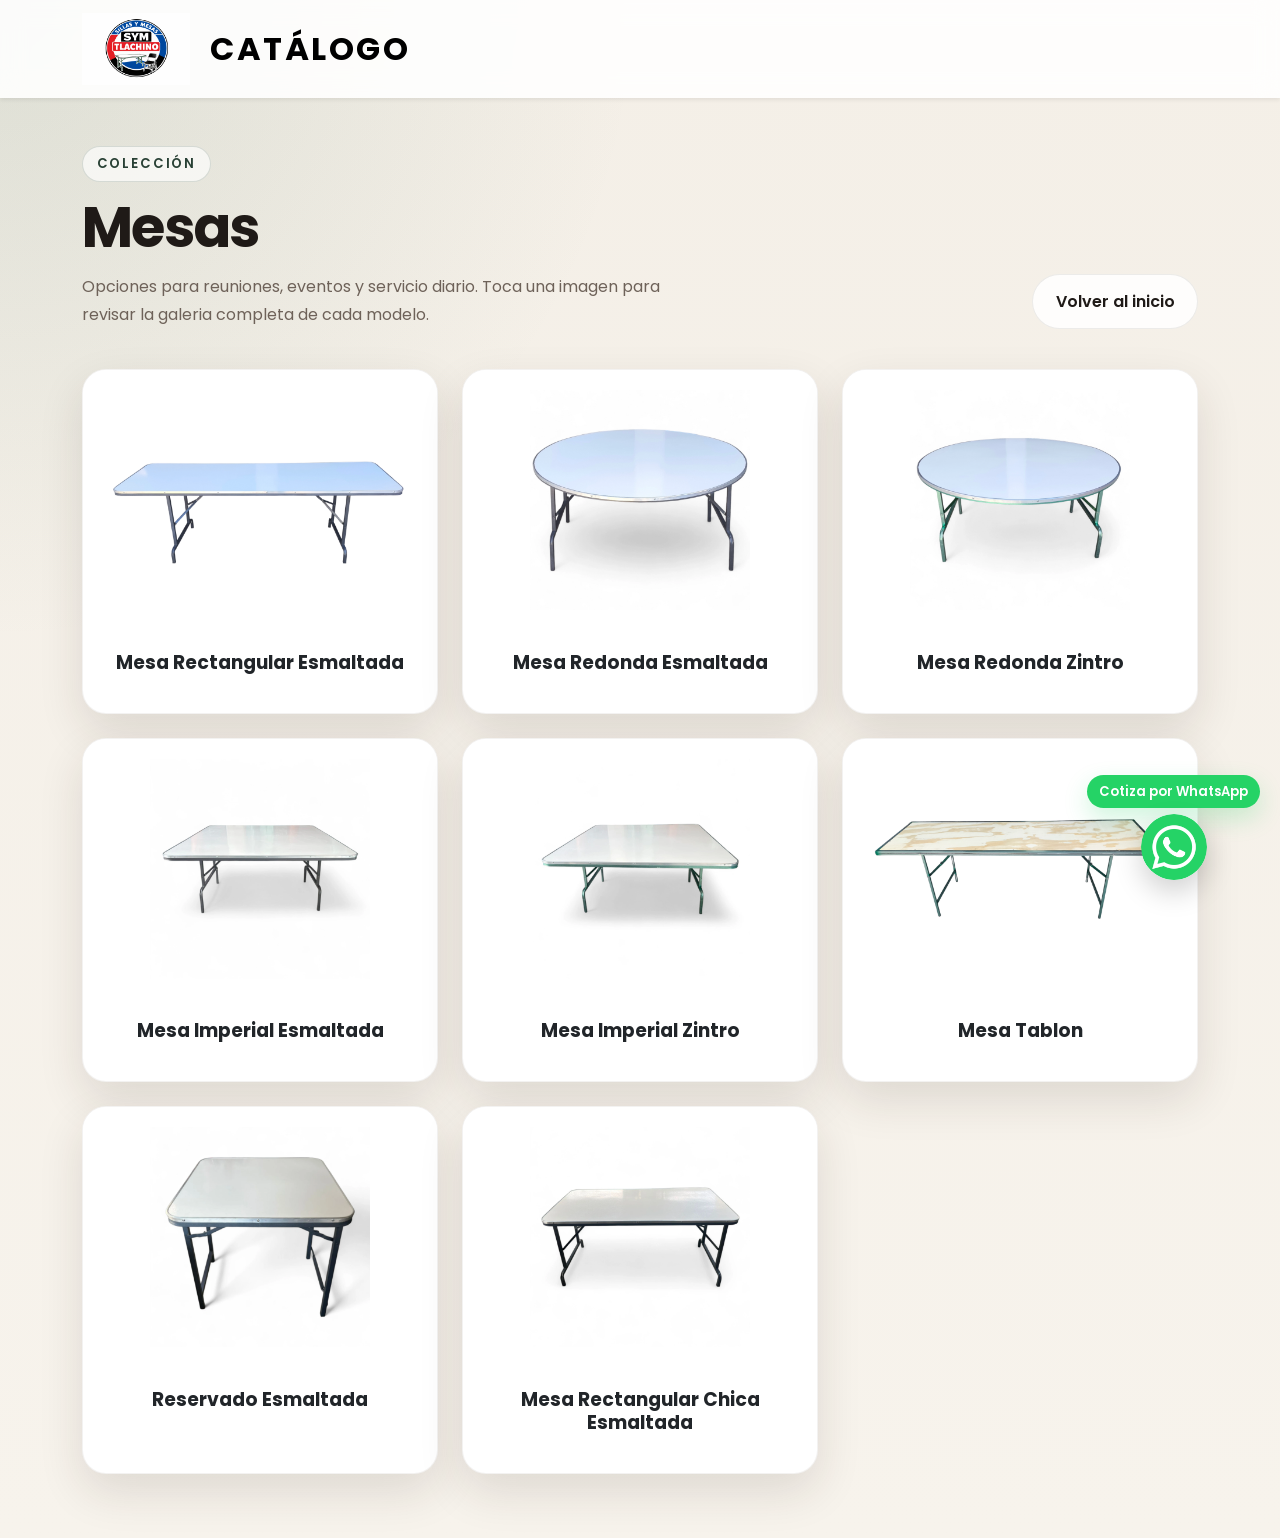
==== mesas.html @ c18f8889 "carga de imagenes" ====
﻿<!DOCTYPE html>
<html lang="es">
<head>
    <meta charset="UTF-8">
    <title>Sillas y Mesas en Puebla| Catálogo Tlachino - Venta y Cotización</title>
    <link rel="icon" href="img/logoSiniFondo.png" type="imagen/logo">
    <meta name="viewport" content="width=device-width, initial-scale=1">
    <meta name="description" content="Catálogo de mesas con galeria de imagenes para revisar detalles del producto.">
    <link rel="preconnect" href="https://fonts.googleapis.com">
    <link rel="preconnect" href="https://fonts.gstatic.com" crossorigin>
    <link href="https://fonts.googleapis.com/css2?family=Poppins:wght@300;400;600;700&display=swap" rel="stylesheet">
    <link href="https://cdn.jsdelivr.net/npm/bootstrap@5.3.2/dist/css/bootstrap.min.css" rel="stylesheet">
    <link rel="stylesheet" href="css/estilos.css">
</head>
<body>
<div class="whatsapp-container">
    <span class="whatsapp-text">Cotiza por WhatsApp</span>
    <a href="https://wa.me/522223882640" class="whatsapp-float" target="_blank" rel="noopener noreferrer" aria-label="Abrir WhatsApp para contacto">
        <img src="img/social.png" alt="WhatsApp">
    </a>
</div>

<nav class="navbar navbar-expand-lg navbar-light bg-white shadow-sm">
    <div class="container">
        <a class="navbar-brand d-flex align-items-center" href="index.html">
            <img src="img/logo.jpeg" class="logo me-2" alt="Logo del catálogo">
            <span class="brand-title">Catálogo</span>
        </a>
    </div>
</nav>

<main class="catalog-page">
    <section class="catalog-header">
        <div class="container">
            <p class="catalog-eyebrow">Colección</p>
            <div class="catalog-header-row">
                <div>
                    <h1>Mesas</h1>
                    <p class="catalog-intro">Opciones para reuniones, eventos y servicio diario. Toca una imagen para revisar la galeria completa de cada modelo.</p>
                </div>
                <a href="index.html" class="btn btn-secondary">Volver al inicio</a>
            </div>
        </div>
    </section>

    <section class="catalog-grid-section">
        <div class="container">
            <div class="row g-4">

                <div class="col-md-6 col-lg-4">
                    <article class="card product-card h-100">
                        <img src="img/mesas/mesaRectangular/mesaRectangular3.webp" class="card-img-top zoom-click" data-bs-toggle="modal" data-bs-target="#zoomModal" data-images="img/mesas/mesaRectangular/mesaRectangular1.webp,img/mesas/mesaRectangular/mesaRectangular2.webp,img/mesas/mesaRectangular/mesaRectangular3.webp,img/mesas/mesaRectangular/mesaRectangular4.webp,img/mesas/mesaRectangular/mesaRectangular5.webp" alt="Mesa rectangular esmaltada" loading="lazy" decoding="async">
                        <div class="card-body">
                            <h2 class="product-title">Mesa Rectangular Esmaltada</h2>
                            <p class="product-copy"></p>
                        </div>
                    </article>
                </div>

                <div class="col-md-6 col-lg-4">
                    <article class="card product-card h-100">
                        <img src="img/mesas/mesaRedonda/mesaRedonda3.webp" class="card-img-top zoom-click" data-bs-toggle="modal" data-bs-target="#zoomModal" data-images="img/mesas/mesaRedonda/mesaRedonda1.webp,img/mesas/mesaRedonda/mesaRedonda2.webp,img/mesas/mesaRedonda/mesaRedonda3.webp,img/mesas/mesaRedonda/mesaRedonda4.webp,img/mesas/mesaRedonda/mesaRedonda5.webp" alt="Mesa redonda esmaltada" loading="lazy" decoding="async">
                        <div class="card-body">
                            <h2 class="product-title">Mesa Redonda Esmaltada</h2>
                            <p class="product-copy"></p>
                        </div>
                    </article>
                </div>
                
                <div class="col-md-6 col-lg-4">
                    <article class="card product-card h-100">
                        <img src="img/mesas/mesaRedondaZintro/mesaRedondaZintro3.webp" class="card-img-top zoom-click" data-bs-toggle="modal" data-bs-target="#zoomModal" data-images="img/mesas/mesaRedondaZintro/mesaRedonda1.webp,img/mesas/mesaRedondaZintro/mesaRedondaZintro2.webp,img/mesas/mesaRedondaZintro/mesaRedondaZintro3.webp,img/mesas/mesaRedondaZintro/mesaRedondaZintro4.webp,img/mesas/mesaRedondaZintro/mesaRedondaZintro5.webp" alt="Mesa redonda zintro" loading="lazy" decoding="async">
                        <div class="card-body">
                            <h2 class="product-title">Mesa Redonda Zintro</h2>
                            <p class="product-copy"></p>
                        </div>
                    </article>
                </div>

                <div class="col-md-6 col-lg-4">
                    <article class="card product-card h-100">
                        <img src="img/mesas/mesaImperial/mesaImperial3.webp" class="card-img-top zoom-click" data-bs-toggle="modal" data-bs-target="#zoomModal" data-images="img/mesas/mesaImperial/mesaImperialZintro1.webp,img/mesas/mesaImperial/mesaImperial2.webp,img/mesas/mesaImperial/mesaImperial3.webp,img/mesas/mesaImperial/mesaImperial4.webp,img/mesas/mesaImperial/mesaImperial5.webp" alt="Mesa redonda zintro" loading="lazy" decoding="async">
                        <div class="card-body">
                            <h2 class="product-title">Mesa Imperial Esmaltada</h2>
                            <p class="product-copy"></p>
                        </div>
                    </article>
                </div>
                
                <div class="col-md-6 col-lg-4">
                    <article class="card product-card h-100">
                        <img src="img/mesas/mesaImperialZintro/mesaImperialZintro3.webp" class="card-img-top zoom-click" data-bs-toggle="modal" data-bs-target="#zoomModal" data-images="img/mesas/mesaImperialZintro/mesaImperialZintro1.webp,img/mesas/mesaImperialZintro/mesaImperialZintro2.webp,img/mesas/mesaImperialZintro/mesaImperialZintro3.webp,img/mesas/mesaImperialZintro/mesaImperialZintro4.webp,img/mesas/mesaImperialZintro/mesaImperialZintro5.webp" alt="Mesa redonda zintro" loading="lazy" decoding="async">
                        <div class="card-body">
                            <h2 class="product-title">Mesa Imperial Zintro</h2>
                            <p class="product-copy"></p>
                        </div>
                    </article>
                </div>

                <div class="col-md-6 col-lg-4">
                    <article class="card product-card h-100">
                        <img src="img/mesas/mesaTablon/mesaTablon3.webp" class="card-img-top zoom-click" data-bs-toggle="modal" data-bs-target="#zoomModal" data-images="img/mesas/mesaTablon/mesaTablon1.webp,img/mesas/mesaTablon/mesaTablon3.webp,img/mesas/mesaTablon/mesaTablon4.webp,img/mesas/mesaTablon/mesaTablon5.webp" alt="Mesa tablon" loading="lazy" decoding="async">
                        <div class="card-body">
                            <h2 class="product-title">Mesa Tablon</h2>
                            <p class="product-copy"></p>
                        </div>
                    </article>
                </div>


                <div class="col-md-6 col-lg-4">
                    <article class="card product-card h-100">
                        <img src="img/mesas/mesaCuadrada/mesaCuadrada3.webp" class="card-img-top zoom-click" data-bs-toggle="modal" data-bs-target="#zoomModal" data-images="img/mesas/mesaCuadrada/mesaCuadrada1.webp,img/mesas/mesaCuadrada/mesaCuadrada2.webp,img/mesas/mesaCuadrada/mesaCuadrada3.webp,img/mesas/mesaCuadrada/mesaCuadrada4.webp,img/mesas/mesaCuadrada/mesaCuadrada5.webp" alt="Mesa redonda zintro" loading="lazy" decoding="async">
                        <div class="card-body">
                            <h2 class="product-title">Reservado Esmaltada</h2>
                            <p class="product-copy"></p>
                        </div>
                    </article>
                </div>

                <div class="col-md-6 col-lg-4">
                    <article class="card product-card h-100">
                        <img src="img/mesas/mesaRectangularChica/mesaRectangularChica3.webp" class="card-img-top zoom-click" data-bs-toggle="modal" data-bs-target="#zoomModal" data-images="img/mesas/mesaRectangularChica/mesaRectangularChica1.webp,img/mesas/mesaRectangularChica/mesaRectangularChica2.webp,img/mesas/mesaRectangularChica/mesaRectangularChica3.webp,img/mesas/mesaRectangularChica/mesaRectangularChica4.webp,img/mesas/mesaRectangularChica/mesaRectangularChica5.webp" alt="Mesa redonda zintro" loading="lazy" decoding="async">
                        <div class="card-body">
                            <h2 class="product-title">Mesa Rectangular Chica Esmaltada</h2>
                            <p class="product-copy"></p>
                        </div>
                    </article>
                </div>

            </div>
        </div>
    </section>
</main>

<div class="modal fade" id="zoomModal" tabindex="-1" aria-hidden="true">
    <div class="modal-dialog modal-dialog-centered modal-lg">
        <div class="modal-content bg-dark">
            <button type="button" class="gallery-close" data-bs-dismiss="modal" aria-label="Cerrar galeria">×</button>
            <div class="modal-body p-0">
                <div id="zoomCarousel" class="carousel slide" data-bs-interval="false" data-bs-touch="true" data-bs-wrap="true">
                    <div class="carousel-inner" id="carouselImages"></div>
                    <button class="carousel-control-prev" type="button" data-bs-target="#zoomCarousel" data-bs-slide="prev" aria-label="Imagen anterior">
                        <span class="carousel-control-prev-icon"></span>
                    </button>
                    <button class="carousel-control-next" type="button" data-bs-target="#zoomCarousel" data-bs-slide="next" aria-label="Imagen siguiente">
                        <span class="carousel-control-next-icon"></span>
                    </button>
                </div>
            </div>
        </div>
    </div>
</div>

<script src="https://cdn.jsdelivr.net/npm/bootstrap@5.3.2/dist/js/bootstrap.bundle.min.js"></script>
<script src="js/main.js"></script>
</body>
</html>
---- css/estilos.css ----
﻿:root {
    --bg: #f6f2eb;
    --surface: #fffdf9;
    --surface-strong: #ffffff;
    --text: #1f1a17;
    --muted: #6e6259;
    --line: rgba(55, 42, 30, 0.1);
    --accent: #3e5c4a;
    --accent-dark: #284034;
    --accent-soft: #dfe9df;
    --shadow: 0 18px 45px rgba(49, 36, 26, 0.12);
}

*,
*::before,
*::after {
    box-sizing: border-box;
}

body {
    margin: 0;
    font-family: "Poppins", sans-serif;
    background:
        radial-gradient(circle at top left, rgba(86, 124, 100, 0.15), transparent 32%),
        linear-gradient(180deg, #f4efe7 0%, #f7f3ec 100%);
    color: var(--text);
}

a {
    color: inherit;
}

.navbar {
    background: rgba(255, 255, 255, 0.88) !important;
    backdrop-filter: blur(12px);
}

.navbar-brand {
    gap: 0.75rem;
}

.logo {
    width: auto;
    height: 72px;
    object-fit: contain;
}

.brand-title {
    font-size: 2rem;
    font-weight: 700;
    letter-spacing: 0.08em;
    text-transform: uppercase;
}

.hero {
    position: relative;
    overflow: hidden;
    padding: 5.5rem 0 4rem;
    min-height: calc(100vh - 88px);
}

.hero::before,
.hero::after {
    content: "";
    position: absolute;
    border-radius: 999px;
    filter: blur(10px);
    z-index: 0;
}

.hero::before {
    top: 6%;
    right: -120px;
    width: 300px;
    height: 300px;
    background: rgba(62, 92, 74, 0.14);
}

.hero::after {
    left: -90px;
    bottom: 10%;
    width: 240px;
    height: 240px;
    background: rgba(201, 157, 96, 0.14);
}

.hero .container,
.home-note .container {
    position: relative;
    z-index: 1;
}

.hero-kicker,
.catalog-eyebrow {
    display: inline-block;
    margin-bottom: 1rem;
    padding: 0.45rem 0.85rem;
    border: 1px solid rgba(62, 92, 74, 0.18);
    border-radius: 999px;
    background: rgba(255, 255, 255, 0.65);
    color: var(--accent-dark);
    font-size: 0.82rem;
    font-weight: 600;
    letter-spacing: 0.14em;
    text-transform: uppercase;
}

.hero-title,
h1 {
    margin: 0;
    font-weight: 700;
    line-height: 1.05;
    letter-spacing: -0.03em;
}

.hero-title {
    max-width: 10ch;
    font-size: clamp(2.8rem, 5vw, 5rem);
}

.hero-title-home {
    max-width: none;
}

.hero-copy,
.catalog-intro,
.product-copy,
.home-note-text {
    color: var(--muted);
    line-height: 1.75;
}

.hero-copy {
    max-width: 58ch;
    margin: 1.25rem 0 0;
    font-size: 1.02rem;
}

.hero-actions {
    display: flex;
    flex-wrap: wrap;
    gap: 1rem;
    margin-top: 2rem;
}

.hero-button,
.btn-secondary {
    display: inline-flex;
    align-items: center;
    justify-content: center;
    min-height: 52px;
    padding: 0.9rem 1.4rem;
    border-radius: 999px;
    border: 1px solid transparent;
    font-weight: 600;
    text-decoration: none;
    transition: transform 0.25s ease, box-shadow 0.25s ease, background-color 0.25s ease;
}

.hero-button {
    background: var(--accent);
    color: #fff;
    box-shadow: 0 14px 30px rgba(62, 92, 74, 0.22);
}

.hero-button:hover,
.btn-secondary:hover {
    transform: translateY(-2px);
}

.hero-button:hover {
    background: var(--accent-dark);
    color: #fff;
}

.hero-button-secondary,
.btn-secondary {
    background: rgba(255, 255, 255, 0.84);
    color: var(--text);
    border-color: rgba(31, 26, 23, 0.08);
}

.hero-panel {
    padding: 1.25rem;
    border: 1px solid rgba(255, 255, 255, 0.65);
    border-radius: 32px;
    background: linear-gradient(180deg, rgba(255, 255, 255, 0.74), rgba(255, 255, 255, 0.42));
    box-shadow: var(--shadow);
}

.opcion {
    text-decoration: none;
}

.opcion-card {
    display: flex;
    flex-direction: column;
    align-items: center;
    justify-content: center;
    gap: 0;
    min-height: 240px;
    padding: 1.5rem;
    border: 1px solid var(--line);
    border-radius: 24px;
    background:
        linear-gradient(160deg, rgba(62, 92, 74, 0.95), rgba(24, 34, 29, 0.9)),
        #203227;
    color: #fff;
    box-shadow: 0 16px 40px rgba(25, 35, 29, 0.25);
    transition: transform 0.28s ease, box-shadow 0.28s ease;
}

.opcion-card:hover {
    transform: translateY(-6px);
    box-shadow: 0 22px 44px rgba(25, 35, 29, 0.32);
    color: #fff;
}

.opcion-label {
    font-size: clamp(2.2rem, 4vw, 3rem);
    font-weight: 700;
    letter-spacing: 0.04em;
    line-height: 1.1;
    width: 100%;
    text-align: center;
    text-transform: uppercase;
}

.opcion-subtitle {
    max-width: 16ch;
    color: rgba(255, 255, 255, 0.78);
    line-height: 1.6;
}

.home-note {
    padding: 0 0 3.5rem;
}

.home-note-text {
    margin: 0;
    padding: 1.2rem 1.4rem;
    border: 1px solid var(--line);
    border-radius: 24px;
    background: rgba(255, 255, 255, 0.68);
    text-align: center;
}

.catalog-page {
    padding-bottom: 4rem;
}

.catalog-header {
    padding: 3rem 0 1.5rem;
}

.catalog-header-row {
    display: flex;
    align-items: end;
    justify-content: space-between;
    gap: 1.5rem;
}

h1 {
    font-size: clamp(2.4rem, 4.4vw, 3.8rem);
}

.catalog-intro {
    max-width: 60ch;
    margin: 1rem 0 0;
}

.catalog-grid-section {
    padding-top: 1rem;
}

.product-card {
    border: 1px solid rgba(55, 42, 30, 0.06);
    border-radius: 24px;
    overflow: hidden;
    background: var(--surface-strong);
    box-shadow: var(--shadow);
    transition: transform 0.3s ease, box-shadow 0.3s ease;
}

.product-card:hover {
    transform: translateY(-6px);
    box-shadow: 0 24px 52px rgba(49, 36, 26, 0.16);
}

.card-img-top {
    height: 260px;
    padding: 1.25rem;
    object-fit: contain;
    background: #ffffff;
}

.card-body {
    display: flex;
    flex-direction: column;
    gap: 0.9rem;
    padding: 1.35rem 1.35rem 1.5rem;
}

.product-title {
    margin: 0;
    font-size: 1.18rem;
    font-weight: 700;
    text-align: center;
}

.product-copy {
    margin: 0;
    font-size: 0.95rem;
}

.color-label {
    margin: 0;
    font-size: 0.8rem;
    font-weight: 600;
    letter-spacing: 0.08em;
    text-transform: uppercase;
    color: var(--muted);
}

.colores {
    display: flex;
    flex-wrap: wrap;
    gap: 0.55rem;
}

.color {
    width: 18px;
    height: 18px;
    padding: 0;
    appearance: none;
    -webkit-appearance: none;
    border: 1px solid rgba(31, 26, 23, 0.14);
    border-radius: 50%;
    box-shadow: inset 0 0 0 1px rgba(255, 255, 255, 0.35);
    cursor: pointer;
    transition: transform 0.2s ease, box-shadow 0.2s ease, opacity 0.2s ease;
}

.color:hover {
    transform: scale(1.08);
}

.color.is-active {
    box-shadow:
        inset 0 0 0 1px rgba(255, 255, 255, 0.35),
        0 0 0 3px rgba(62, 92, 74, 0.22);
}

.color.color-disabled {
    opacity: 0.35;
    cursor: not-allowed;
}

.negro { background-color: #121212; }
.blanco { background-color: #ffffff; }
.rojo { background-color: #cd3030; }
.gris { background-color: #8d8d8d; }
.azul { background-color: #2e66d1; }
.verde { background-color: #417f47; }
.cafe { background-color: #7b4d33; }
.naranja { background-color: #e98d2f; }
.vino { background-color: #61293b; }
.amarillo { background-color: #e8bf2d; }

.img {
    background-position: center;
    background-size: cover;
}

.zoom-click {
    cursor: zoom-in;
}

.modal-content {
    overflow: hidden;
    border: 0;
    border-radius: 24px;
}

.gallery-close {
    position: absolute;
    top: 12px;
    right: 14px;
    z-index: 3;
    width: 34px;
    height: 34px;
    border: 0;
    border-radius: 999px;
    background: rgba(255, 255, 255, 0.92);
    color: #222;
    font-size: 1.35rem;
    line-height: 1;
    display: inline-flex;
    align-items: center;
    justify-content: center;
    box-shadow: 0 10px 20px rgba(0, 0, 0, 0.18);
    cursor: pointer;
}

.gallery-close:hover {
    background: #ffffff;
}

.carousel-item {
    height: 80vh;
    background: #fff;
}

.carousel-item img,
.zoom-slide {
    width: 100%;
    height: 100%;
    max-height: 80vh;
    object-fit: contain;
    object-position: center;
    user-select: none;
    -webkit-user-drag: none;
}

.carousel-control-prev-icon,
.carousel-control-next-icon {
    filter: invert(1);
}

.whatsapp-container {
    position: fixed;
    right: 20px;
    bottom: 20px;
    z-index: 1000;
    display: flex;
    flex-direction: column;
    align-items: center;
    gap: 0.4rem;
}

.whatsapp-text {
    display: block;
    padding: 0.4rem 0.75rem;
    border-radius: 999px;
    background: #25d366;
    color: #fff;
    font-size: 0.82rem;
    font-weight: 600;
    box-shadow: 0 10px 24px rgba(37, 211, 102, 0.22);
}

.whatsapp-float {
    display: block;
    width: 66px;
    height: 66px;
}

.whatsapp-float img {
    width: 100%;
    height: 100%;
    border-radius: 50%;
    box-shadow: 0 12px 28px rgba(0, 0, 0, 0.18);
    transition: transform 0.25s ease;
}

.whatsapp-float img:hover {
    transform: scale(1.06);
}

@media (max-width: 991px) {
    .hero {
        min-height: auto;
        padding-top: 4rem;
    }

    .hero-title {
        max-width: none;
    }

    .catalog-header-row {
        align-items: start;
        flex-direction: column;
    }
}

@media (max-width: 576px) {
    .logo {
        height: 56px;
    }

    .brand-title {
        font-size: 1.35rem;
    }

    .hero {
        padding: 3.5rem 0 3rem;
    }

    .hero-title-home {
        font-size: clamp(2.3rem, 10vw, 3.2rem);
        line-height: 1.08;
        text-wrap: balance;
    }

    .hero-panel {
        padding: 0.9rem;
        border-radius: 24px;
    }

    .opcion-card {
        min-height: 140px;
        padding: 1.25rem 1rem;
        border-radius: 20px;
    }

    .opcion-label {
        font-size: clamp(1.8rem, 8vw, 2.4rem);
        letter-spacing: 0.02em;
    }

    .catalog-header {
        padding: 2rem 0 1rem;
    }

    .catalog-intro {
        font-size: 0.95rem;
        line-height: 1.65;
    }

    .catalog-grid-section {
        padding-top: 0.5rem;
    }

    .product-card {
        border-radius: 20px;
    }

    .card-img-top {
        height: 220px;
        padding: 1rem;
    }

    .card-body {
        gap: 0.7rem;
        padding: 1rem 1rem 1.15rem;
    }

    .product-title {
        font-size: 1.05rem;
    }

    .product-copy {
        font-size: 0.9rem;
        line-height: 1.6;
    }

    .color-label {
        font-size: 0.74rem;
    }

    .colores {
        gap: 0.7rem;
        justify-content: center;
        padding: 0.35rem 0;
    }

    .color {
        width: 24px;
        height: 24px;
        border-width: 1.5px;
    }

    .color.is-active {
        box-shadow:
            inset 0 0 0 1px rgba(255, 255, 255, 0.35),
            0 0 0 4px rgba(62, 92, 74, 0.2);
    }

    .btn-secondary {
        width: 100%;
    }

    .carousel-item {
        height: 68vh;
    }

    .gallery-close {
        top: 10px;
        right: 10px;
        width: 32px;
        height: 32px;
        font-size: 1.2rem;
    }

    .whatsapp-container {
        right: 14px;
        bottom: 14px;
    }

    .whatsapp-text {
        font-size: 0.72rem;
    }

    .whatsapp-float {
        width: 58px;
        height: 58px;
    }
}
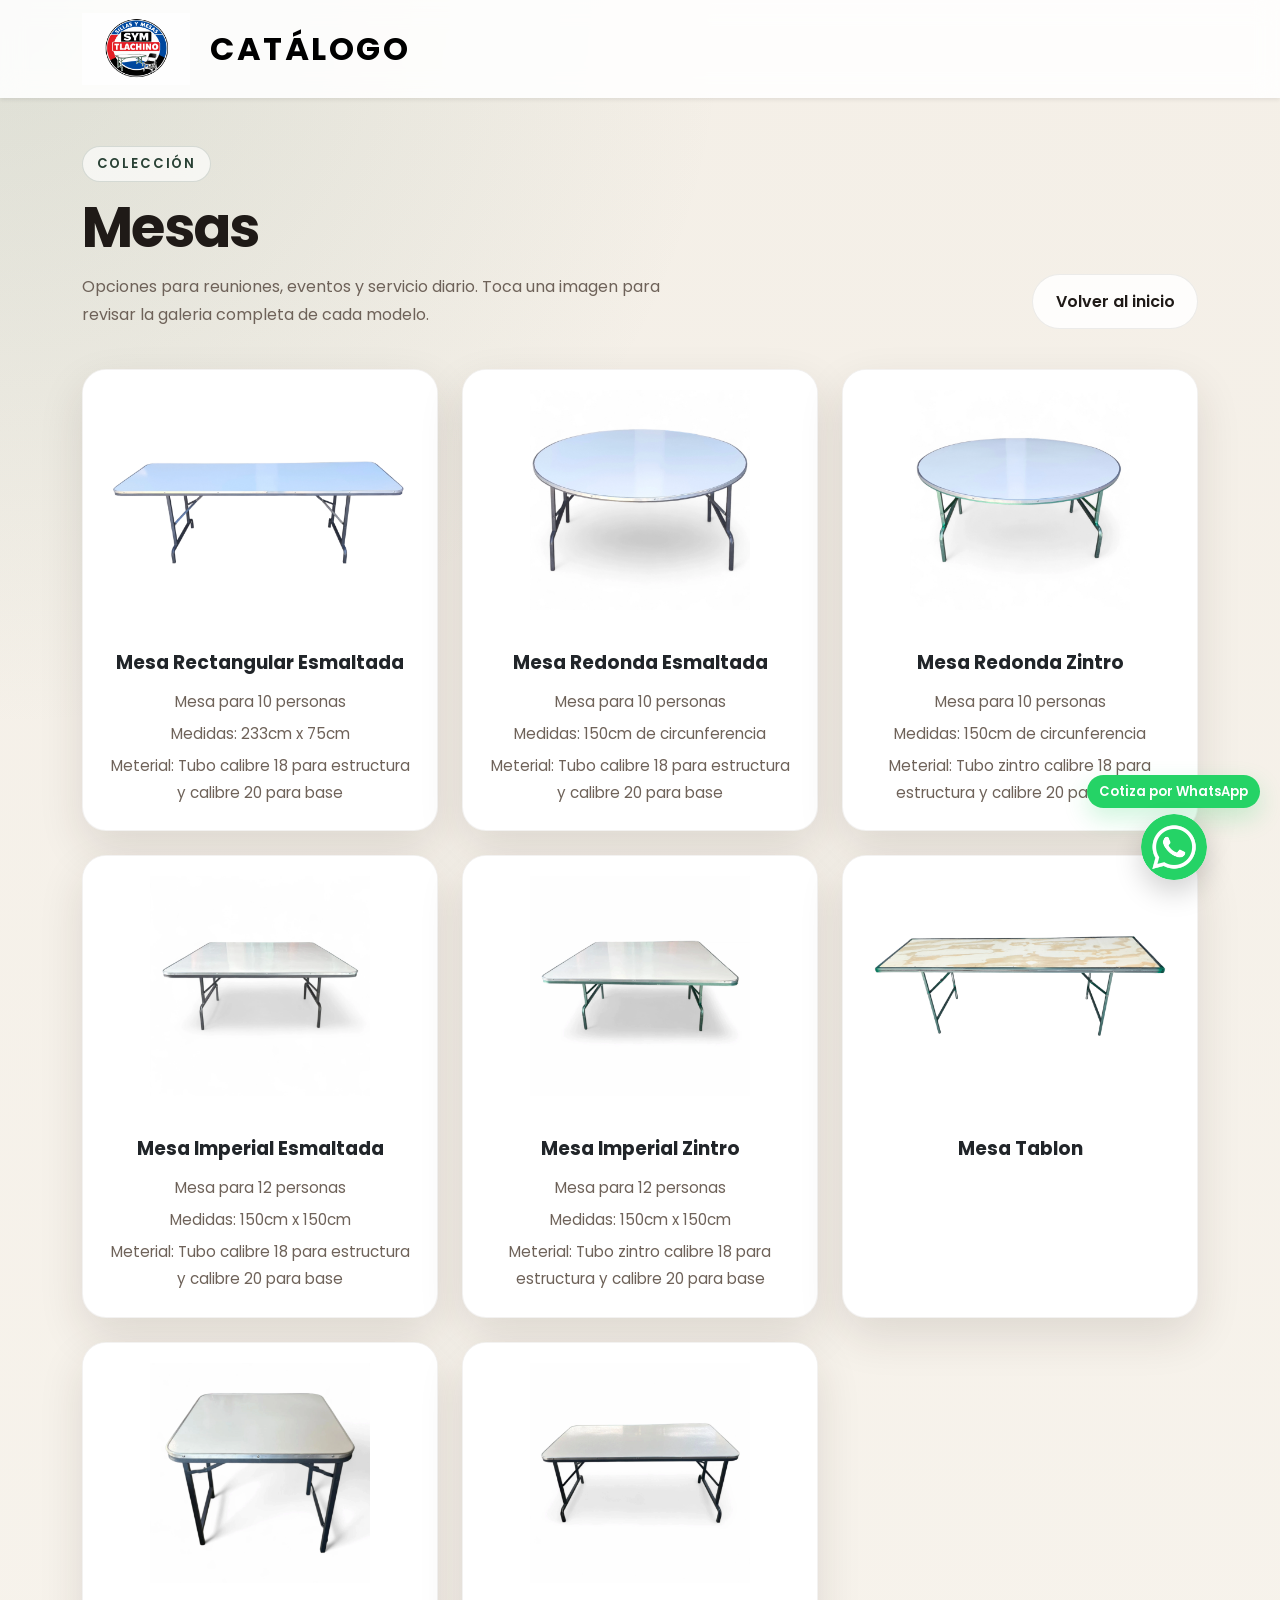
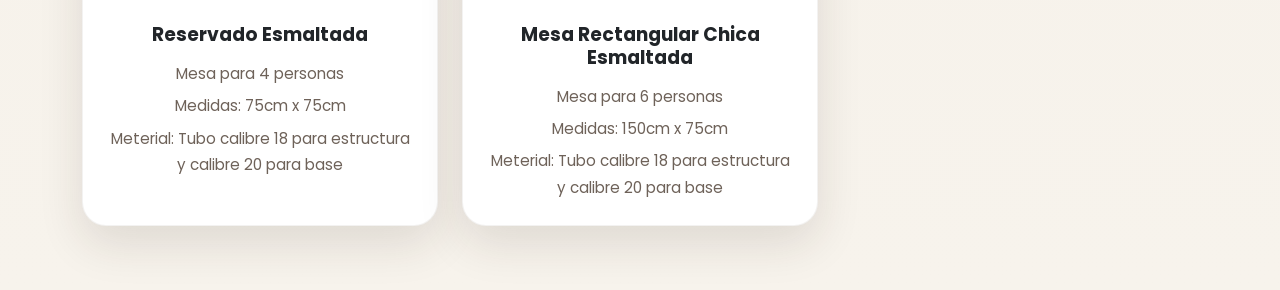
==== commit 874db522: "cambios en descripcion de mesas" ====
--- a/mesas.html
+++ b/mesas.html
@@ -52,7 +52,11 @@
                         <img src="img/mesas/mesaRectangular/mesaRectangular3.webp" class="card-img-top zoom-click" data-bs-toggle="modal" data-bs-target="#zoomModal" data-images="img/mesas/mesaRectangular/mesaRectangular1.webp,img/mesas/mesaRectangular/mesaRectangular2.webp,img/mesas/mesaRectangular/mesaRectangular3.webp,img/mesas/mesaRectangular/mesaRectangular4.webp,img/mesas/mesaRectangular/mesaRectangular5.webp" alt="Mesa rectangular esmaltada" loading="lazy" decoding="async">
                         <div class="card-body">
                             <h2 class="product-title">Mesa Rectangular Esmaltada</h2>
-                            <p class="product-copy"></p>
+                            <div class="product-copy-group">
+                                <p class="product-copy">Mesa para 10 personas</p>
+                                <p class="product-copy">Medidas: 233cm x 75cm</p>
+                                <p class="product-copy">Meterial: Tubo calibre 18 para estructura y calibre 20 para base</p>
+                            </div>
                         </div>
                     </article>
                 </div>
@@ -62,7 +66,11 @@
                         <img src="img/mesas/mesaRedonda/mesaRedonda3.webp" class="card-img-top zoom-click" data-bs-toggle="modal" data-bs-target="#zoomModal" data-images="img/mesas/mesaRedonda/mesaRedonda1.webp,img/mesas/mesaRedonda/mesaRedonda2.webp,img/mesas/mesaRedonda/mesaRedonda3.webp,img/mesas/mesaRedonda/mesaRedonda4.webp,img/mesas/mesaRedonda/mesaRedonda5.webp" alt="Mesa redonda esmaltada" loading="lazy" decoding="async">
                         <div class="card-body">
                             <h2 class="product-title">Mesa Redonda Esmaltada</h2>
-                            <p class="product-copy"></p>
+                            <div class="product-copy-group">
+                                <p class="product-copy">Mesa para 10 personas</p>
+                                <p class="product-copy">Medidas: 150cm de circunferencia</p>
+                                <p class="product-copy">Meterial: Tubo calibre 18 para estructura y calibre 20 para base</p>
+                            </div>
                         </div>
                     </article>
                 </div>
@@ -72,7 +80,11 @@
                         <img src="img/mesas/mesaRedondaZintro/mesaRedondaZintro3.webp" class="card-img-top zoom-click" data-bs-toggle="modal" data-bs-target="#zoomModal" data-images="img/mesas/mesaRedondaZintro/mesaRedonda1.webp,img/mesas/mesaRedondaZintro/mesaRedondaZintro2.webp,img/mesas/mesaRedondaZintro/mesaRedondaZintro3.webp,img/mesas/mesaRedondaZintro/mesaRedondaZintro4.webp,img/mesas/mesaRedondaZintro/mesaRedondaZintro5.webp" alt="Mesa redonda zintro" loading="lazy" decoding="async">
                         <div class="card-body">
                             <h2 class="product-title">Mesa Redonda Zintro</h2>
-                            <p class="product-copy"></p>
+                            <div class="product-copy-group">
+                                <p class="product-copy">Mesa para 10 personas</p>
+                                <p class="product-copy">Medidas: 150cm de circunferencia</p>
+                                <p class="product-copy">Meterial: Tubo zintro calibre 18 para estructura y calibre 20 para base</p>
+                            </div>
                         </div>
                     </article>
                 </div>
@@ -82,7 +94,11 @@
                         <img src="img/mesas/mesaImperial/mesaImperial3.webp" class="card-img-top zoom-click" data-bs-toggle="modal" data-bs-target="#zoomModal" data-images="img/mesas/mesaImperial/mesaImperialZintro1.webp,img/mesas/mesaImperial/mesaImperial2.webp,img/mesas/mesaImperial/mesaImperial3.webp,img/mesas/mesaImperial/mesaImperial4.webp,img/mesas/mesaImperial/mesaImperial5.webp" alt="Mesa redonda zintro" loading="lazy" decoding="async">
                         <div class="card-body">
                             <h2 class="product-title">Mesa Imperial Esmaltada</h2>
-                            <p class="product-copy"></p>
+                            <div class="product-copy-group">
+                                <p class="product-copy">Mesa para 12 personas</p>
+                                <p class="product-copy">Medidas: 150cm x 150cm</p>
+                                <p class="product-copy">Meterial: Tubo calibre 18 para estructura y calibre 20 para base</p>
+                            </div>
                         </div>
                     </article>
                 </div>
@@ -92,7 +108,11 @@
                         <img src="img/mesas/mesaImperialZintro/mesaImperialZintro3.webp" class="card-img-top zoom-click" data-bs-toggle="modal" data-bs-target="#zoomModal" data-images="img/mesas/mesaImperialZintro/mesaImperialZintro1.webp,img/mesas/mesaImperialZintro/mesaImperialZintro2.webp,img/mesas/mesaImperialZintro/mesaImperialZintro3.webp,img/mesas/mesaImperialZintro/mesaImperialZintro4.webp,img/mesas/mesaImperialZintro/mesaImperialZintro5.webp" alt="Mesa redonda zintro" loading="lazy" decoding="async">
                         <div class="card-body">
                             <h2 class="product-title">Mesa Imperial Zintro</h2>
-                            <p class="product-copy"></p>
+                            <div class="product-copy-group">
+                                <p class="product-copy">Mesa para 12 personas</p>
+                                <p class="product-copy">Medidas: 150cm x 150cm</p>
+                                <p class="product-copy">Meterial: Tubo zintro calibre 18 para estructura y calibre 20 para base</p>
+                            </div>
                         </div>
                     </article>
                 </div>
@@ -113,7 +133,11 @@
                         <img src="img/mesas/mesaCuadrada/mesaCuadrada3.webp" class="card-img-top zoom-click" data-bs-toggle="modal" data-bs-target="#zoomModal" data-images="img/mesas/mesaCuadrada/mesaCuadrada1.webp,img/mesas/mesaCuadrada/mesaCuadrada2.webp,img/mesas/mesaCuadrada/mesaCuadrada3.webp,img/mesas/mesaCuadrada/mesaCuadrada4.webp,img/mesas/mesaCuadrada/mesaCuadrada5.webp" alt="Mesa redonda zintro" loading="lazy" decoding="async">
                         <div class="card-body">
                             <h2 class="product-title">Reservado Esmaltada</h2>
-                            <p class="product-copy"></p>
+                            <div class="product-copy-group">
+                                <p class="product-copy">Mesa para 4 personas</p>
+                                <p class="product-copy">Medidas: 75cm x 75cm</p>
+                                <p class="product-copy">Meterial: Tubo calibre 18 para estructura y calibre 20 para base</p>
+                            </div>
                         </div>
                     </article>
                 </div>
@@ -123,7 +147,11 @@
                         <img src="img/mesas/mesaRectangularChica/mesaRectangularChica3.webp" class="card-img-top zoom-click" data-bs-toggle="modal" data-bs-target="#zoomModal" data-images="img/mesas/mesaRectangularChica/mesaRectangularChica1.webp,img/mesas/mesaRectangularChica/mesaRectangularChica2.webp,img/mesas/mesaRectangularChica/mesaRectangularChica3.webp,img/mesas/mesaRectangularChica/mesaRectangularChica4.webp,img/mesas/mesaRectangularChica/mesaRectangularChica5.webp" alt="Mesa redonda zintro" loading="lazy" decoding="async">
                         <div class="card-body">
                             <h2 class="product-title">Mesa Rectangular Chica Esmaltada</h2>
-                            <p class="product-copy"></p>
+                            <div class="product-copy-group">
+                                <p class="product-copy">Mesa para 6 personas</p>
+                                <p class="product-copy">Medidas: 150cm x 75cm</p>
+                                <p class="product-copy">Meterial: Tubo calibre 18 para estructura y calibre 20 para base</p>
+                            </div>
                         </div>
                     </article>
                 </div>
--- a/css/estilos.css
+++ b/css/estilos.css
@@ -311,6 +311,14 @@
 .product-copy {
     margin: 0;
     font-size: 0.95rem;
+    text-align: center;
+    white-space: pre-line;
+}
+
+.product-copy-group {
+    display: flex;
+    flex-direction: column;
+    gap: 0.35rem;
 }
 
 .color-label {
@@ -554,6 +562,10 @@
         line-height: 1.6;
     }
 
+    .product-copy-group {
+        gap: 0.3rem;
+    }
+
     .color-label {
         font-size: 0.74rem;
     }
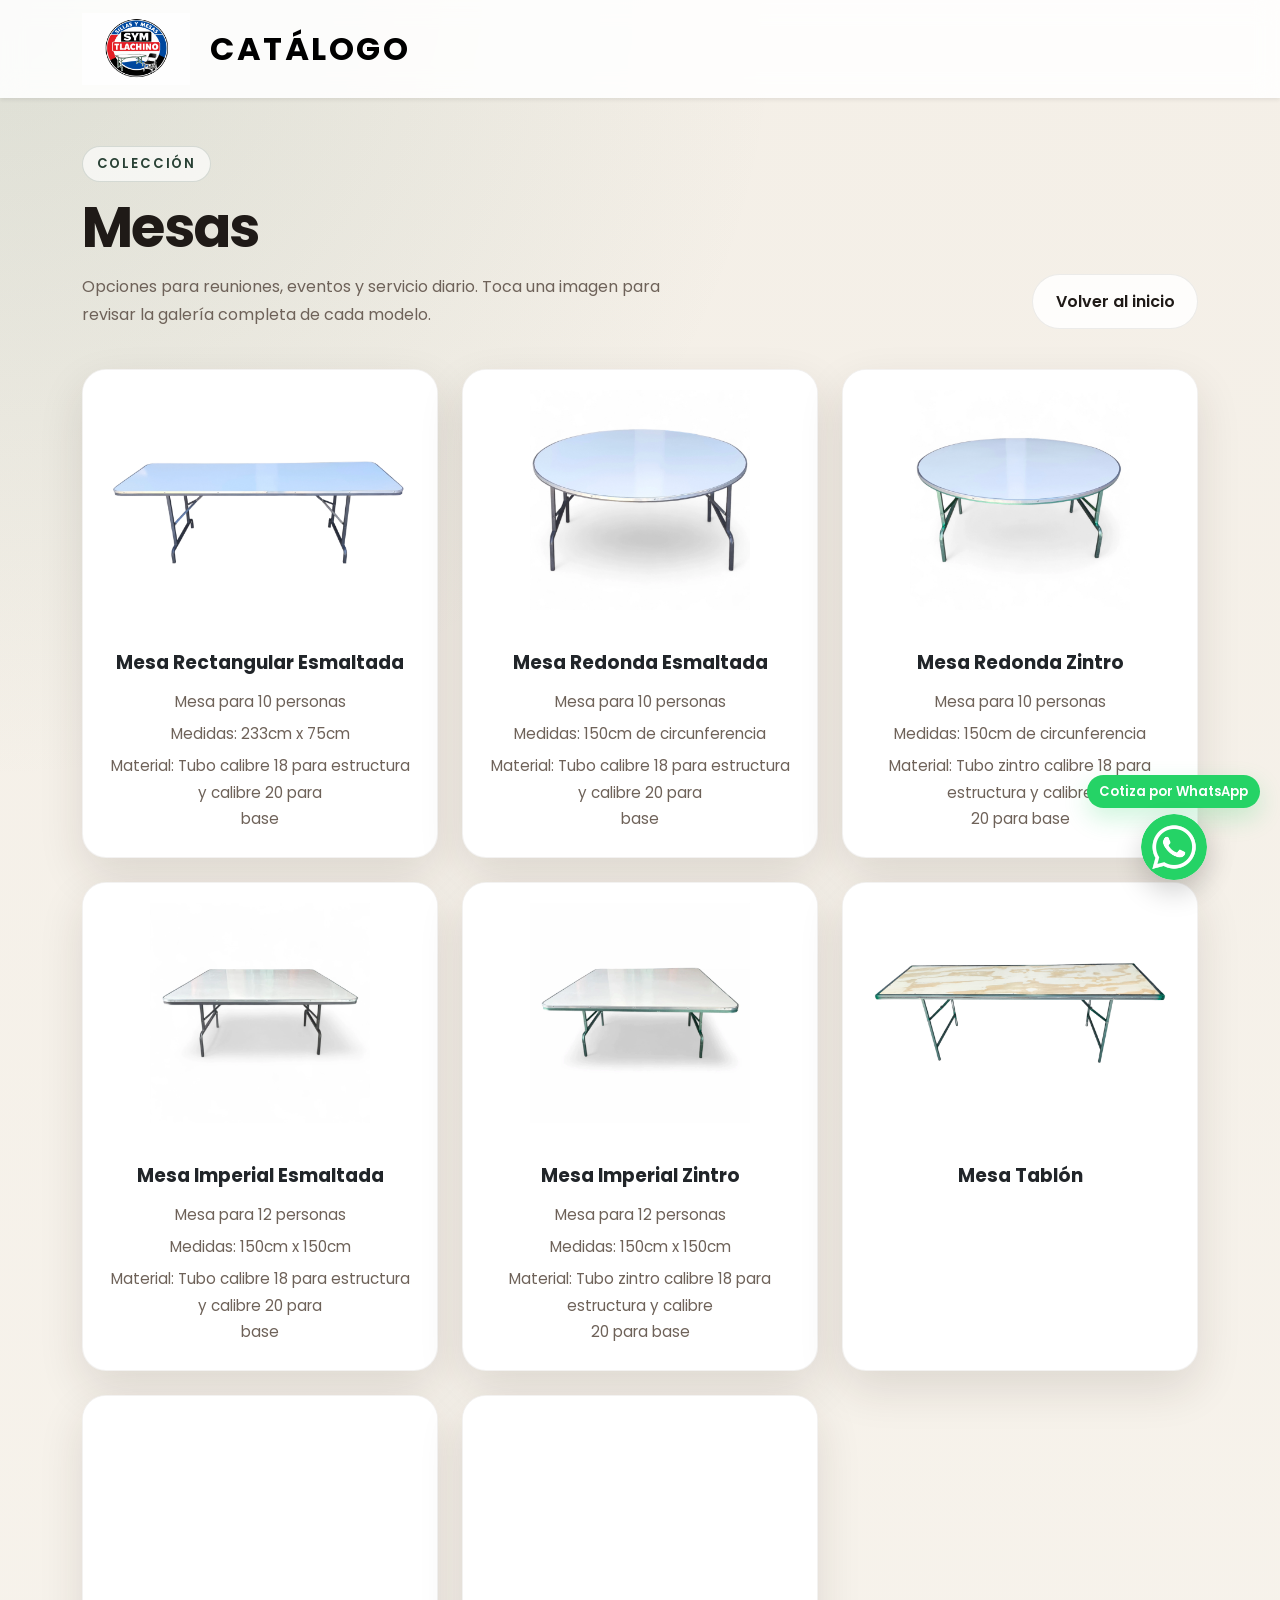
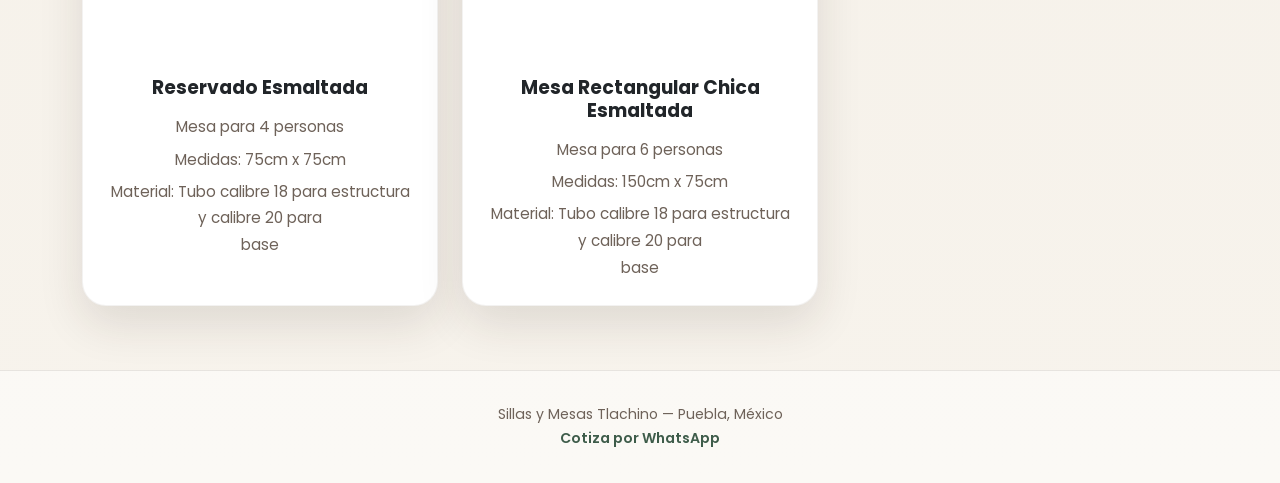
==== commit b4a827e3: "mejoras" ====
--- a/mesas.html
+++ b/mesas.html
@@ -1,186 +1,240 @@
-﻿<!DOCTYPE html>
+<!DOCTYPE html>
 <html lang="es">
+
 <head>
     <meta charset="UTF-8">
-    <title>Sillas y Mesas en Puebla| Catálogo Tlachino - Venta y Cotización</title>
-    <link rel="icon" href="img/logoSiniFondo.png" type="imagen/logo">
+    <title>Mesas en Puebla | Catálogo Tlachino - Modelos y Medidas</title>
+    <link rel="icon" href="img/logoSiniFondo.png" type="image/png">
     <meta name="viewport" content="width=device-width, initial-scale=1">
-    <meta name="description" content="Catálogo de mesas con galeria de imagenes para revisar detalles del producto.">
+    <meta name="description"
+        content="Catálogo de mesas plegables en Puebla. Modelos rectangular, redonda, imperial y más. Galería de imágenes con medidas y materiales.">
+    <link rel="canonical" href="https://catalogo-tlachino.com/mesas.html">
+    <meta property="og:title" content="Mesas — Catálogo Tlachino">
+    <meta property="og:description"
+        content="Mesas resistentes para reuniones, eventos y servicio diario. Fabricantes en Puebla.">
+    <meta property="og:image" content="img/logo.jpeg">
+    <meta property="og:type" content="website">
     <link rel="preconnect" href="https://fonts.googleapis.com">
     <link rel="preconnect" href="https://fonts.gstatic.com" crossorigin>
+    <link rel="preload" href="img/logo.jpeg" as="image">
     <link href="https://fonts.googleapis.com/css2?family=Poppins:wght@300;400;600;700&display=swap" rel="stylesheet">
     <link href="https://cdn.jsdelivr.net/npm/bootstrap@5.3.2/dist/css/bootstrap.min.css" rel="stylesheet">
     <link rel="stylesheet" href="css/estilos.css">
 </head>
+
 <body>
-<div class="whatsapp-container">
-    <span class="whatsapp-text">Cotiza por WhatsApp</span>
-    <a href="https://wa.me/522223882640" class="whatsapp-float" target="_blank" rel="noopener noreferrer" aria-label="Abrir WhatsApp para contacto">
-        <img src="img/social.png" alt="WhatsApp">
-    </a>
-</div>
-
-<nav class="navbar navbar-expand-lg navbar-light bg-white shadow-sm">
-    <div class="container">
-        <a class="navbar-brand d-flex align-items-center" href="index.html">
-            <img src="img/logo.jpeg" class="logo me-2" alt="Logo del catálogo">
-            <span class="brand-title">Catálogo</span>
+    <div class="whatsapp-container">
+        <span class="whatsapp-text">Cotiza por WhatsApp</span>
+        <a href="https://wa.me/522223882640" class="whatsapp-float" target="_blank" rel="noopener noreferrer"
+            aria-label="Abrir WhatsApp para contacto">
+            <img src="img/social.png" alt="WhatsApp">
         </a>
     </div>
-</nav>
-
-<main class="catalog-page">
-    <section class="catalog-header">
+
+    <nav class="navbar navbar-expand-lg navbar-light shadow-sm">
         <div class="container">
-            <p class="catalog-eyebrow">Colección</p>
-            <div class="catalog-header-row">
-                <div>
-                    <h1>Mesas</h1>
-                    <p class="catalog-intro">Opciones para reuniones, eventos y servicio diario. Toca una imagen para revisar la galeria completa de cada modelo.</p>
+            <a class="navbar-brand d-flex align-items-center" href="index.html">
+                <img src="img/logo.jpeg" class="logo me-2" alt="Logo del catálogo">
+                <span class="brand-title">Catálogo</span>
+            </a>
+        </div>
+    </nav>
+
+    <main class="catalog-page">
+        <section class="catalog-header">
+            <div class="container">
+                <p class="catalog-eyebrow">Colección</p>
+                <div class="catalog-header-row">
+                    <div>
+                        <h1>Mesas</h1>
+                        <p class="catalog-intro">Opciones para reuniones, eventos y servicio diario. Toca una imagen
+                            para revisar la galería completa de cada modelo.</p>
+                    </div>
+                    <a href="index.html" class="btn btn-secondary">Volver al inicio</a>
                 </div>
-                <a href="index.html" class="btn btn-secondary">Volver al inicio</a>
             </div>
+        </section>
+
+        <section class="catalog-grid-section">
+            <div class="container">
+                <div class="row g-4">
+
+                    <div class="col-md-6 col-lg-4 reveal">
+                        <article class="card product-card h-100">
+                            <img src="img/mesas/mesaRectangular/mesaRectangular3.webp" class="card-img-top zoom-click"
+                                data-bs-toggle="modal" data-bs-target="#zoomModal"
+                                data-images="img/mesas/mesaRectangular/mesaRectangular1.webp,img/mesas/mesaRectangular/mesaRectangular2.webp,img/mesas/mesaRectangular/mesaRectangular3.webp,img/mesas/mesaRectangular/mesaRectangular4.webp,img/mesas/mesaRectangular/mesaRectangular5.webp"
+                                alt="Mesa rectangular esmaltada" loading="lazy" decoding="async">
+                            <div class="card-body">
+                                <h2 class="product-title">Mesa Rectangular Esmaltada</h2>
+                                <div class="product-copy-group">
+                                    <p class="product-copy">Mesa para 10 personas</p>
+                                    <p class="product-copy">Medidas: 233cm x 75cm</p>
+                                    <p class="product-copy">Material: Tubo calibre 18 para estructura y calibre 20 para
+                                        base</p>
+                                </div>
+                            </div>
+                        </article>
+                    </div>
+
+                    <div class="col-md-6 col-lg-4 reveal">
+                        <article class="card product-card h-100">
+                            <img src="img/mesas/mesaRedonda/mesaRedonda3.webp" class="card-img-top zoom-click"
+                                data-bs-toggle="modal" data-bs-target="#zoomModal"
+                                data-images="img/mesas/mesaRedonda/mesaRedonda1.webp,img/mesas/mesaRedonda/mesaRedonda2.webp,img/mesas/mesaRedonda/mesaRedonda3.webp,img/mesas/mesaRedonda/mesaRedonda4.webp,img/mesas/mesaRedonda/mesaRedonda5.webp"
+                                alt="Mesa redonda esmaltada" loading="lazy" decoding="async">
+                            <div class="card-body">
+                                <h2 class="product-title">Mesa Redonda Esmaltada</h2>
+                                <div class="product-copy-group">
+                                    <p class="product-copy">Mesa para 10 personas</p>
+                                    <p class="product-copy">Medidas: 150cm de circunferencia</p>
+                                    <p class="product-copy">Material: Tubo calibre 18 para estructura y calibre 20 para
+                                        base</p>
+                                </div>
+                            </div>
+                        </article>
+                    </div>
+
+                    <div class="col-md-6 col-lg-4 reveal">
+                        <article class="card product-card h-100">
+                            <img src="img/mesas/mesaRedondaZintro/mesaRedondaZintro3.webp"
+                                class="card-img-top zoom-click" data-bs-toggle="modal" data-bs-target="#zoomModal"
+                                data-images="img/mesas/mesaRedondaZintro/mesaRedonda1.webp,img/mesas/mesaRedondaZintro/mesaRedondaZintro2.webp,img/mesas/mesaRedondaZintro/mesaRedondaZintro3.webp,img/mesas/mesaRedondaZintro/mesaRedondaZintro4.webp,img/mesas/mesaRedondaZintro/mesaRedondaZintro5.webp"
+                                alt="Mesa redonda zintro" loading="lazy" decoding="async">
+                            <div class="card-body">
+                                <h2 class="product-title">Mesa Redonda Zintro</h2>
+                                <div class="product-copy-group">
+                                    <p class="product-copy">Mesa para 10 personas</p>
+                                    <p class="product-copy">Medidas: 150cm de circunferencia</p>
+                                    <p class="product-copy">Material: Tubo zintro calibre 18 para estructura y calibre
+                                        20 para base</p>
+                                </div>
+                            </div>
+                        </article>
+                    </div>
+
+                    <div class="col-md-6 col-lg-4 reveal">
+                        <article class="card product-card h-100">
+                            <img src="img/mesas/mesaImperial/mesaImperial3.webp" class="card-img-top zoom-click"
+                                data-bs-toggle="modal" data-bs-target="#zoomModal"
+                                data-images="img/mesas/mesaImperial/mesaImperialZintro1.webp,img/mesas/mesaImperial/mesaImperial2.webp,img/mesas/mesaImperial/mesaImperial3.webp,img/mesas/mesaImperial/mesaImperial4.webp,img/mesas/mesaImperial/mesaImperial5.webp"
+                                alt="Mesa imperial esmaltada" loading="lazy" decoding="async">
+                            <div class="card-body">
+                                <h2 class="product-title">Mesa Imperial Esmaltada</h2>
+                                <div class="product-copy-group">
+                                    <p class="product-copy">Mesa para 12 personas</p>
+                                    <p class="product-copy">Medidas: 150cm x 150cm</p>
+                                    <p class="product-copy">Material: Tubo calibre 18 para estructura y calibre 20 para
+                                        base</p>
+                                </div>
+                            </div>
+                        </article>
+                    </div>
+
+                    <div class="col-md-6 col-lg-4 reveal">
+                        <article class="card product-card h-100">
+                            <img src="img/mesas/mesaImperialZintro/mesaImperialZintro3.webp"
+                                class="card-img-top zoom-click" data-bs-toggle="modal" data-bs-target="#zoomModal"
+                                data-images="img/mesas/mesaImperialZintro/mesaImperialZintro1.webp,img/mesas/mesaImperialZintro/mesaImperialZintro2.webp,img/mesas/mesaImperialZintro/mesaImperialZintro3.webp,img/mesas/mesaImperialZintro/mesaImperialZintro4.webp,img/mesas/mesaImperialZintro/mesaImperialZintro5.webp"
+                                alt="Mesa imperial zintro" loading="lazy" decoding="async">
+                            <div class="card-body">
+                                <h2 class="product-title">Mesa Imperial Zintro</h2>
+                                <div class="product-copy-group">
+                                    <p class="product-copy">Mesa para 12 personas</p>
+                                    <p class="product-copy">Medidas: 150cm x 150cm</p>
+                                    <p class="product-copy">Material: Tubo zintro calibre 18 para estructura y calibre
+                                        20 para base</p>
+                                </div>
+                            </div>
+                        </article>
+                    </div>
+
+                    <div class="col-md-6 col-lg-4 reveal">
+                        <article class="card product-card h-100">
+                            <img src="img/mesas/mesaTablon/mesaTablon3.webp" class="card-img-top zoom-click"
+                                data-bs-toggle="modal" data-bs-target="#zoomModal"
+                                data-images="img/mesas/mesaTablon/mesaTablon1.webp,img/mesas/mesaTablon/mesaTablon3.webp,img/mesas/mesaTablon/mesaTablon4.webp,img/mesas/mesaTablon/mesaTablon5.webp"
+                                alt="Mesa tablón" loading="lazy" decoding="async">
+                            <div class="card-body">
+                                <h2 class="product-title">Mesa Tablón</h2>
+                            </div>
+                        </article>
+                    </div>
+
+                    <div class="col-md-6 col-lg-4 reveal">
+                        <article class="card product-card h-100">
+                            <img src="img/mesas/mesaCuadrada/mesaCuadrada3.webp" class="card-img-top zoom-click"
+                                data-bs-toggle="modal" data-bs-target="#zoomModal"
+                                data-images="img/mesas/mesaCuadrada/mesaCuadrada1.webp,img/mesas/mesaCuadrada/mesaCuadrada2.webp,img/mesas/mesaCuadrada/mesaCuadrada3.webp,img/mesas/mesaCuadrada/mesaCuadrada4.webp,img/mesas/mesaCuadrada/mesaCuadrada5.webp"
+                                alt="Mesa reservado esmaltada" loading="lazy" decoding="async">
+                            <div class="card-body">
+                                <h2 class="product-title">Reservado Esmaltada</h2>
+                                <div class="product-copy-group">
+                                    <p class="product-copy">Mesa para 4 personas</p>
+                                    <p class="product-copy">Medidas: 75cm x 75cm</p>
+                                    <p class="product-copy">Material: Tubo calibre 18 para estructura y calibre 20 para
+                                        base</p>
+                                </div>
+                            </div>
+                        </article>
+                    </div>
+
+                    <div class="col-md-6 col-lg-4 reveal">
+                        <article class="card product-card h-100">
+                            <img src="img/mesas/mesaRectangularChica/mesaRectangularChica3.webp"
+                                class="card-img-top zoom-click" data-bs-toggle="modal" data-bs-target="#zoomModal"
+                                data-images="img/mesas/mesaRectangularChica/mesaRectangularChica1.webp,img/mesas/mesaRectangularChica/mesaRectangularChica2.webp,img/mesas/mesaRectangularChica/mesaRectangularChica3.webp,img/mesas/mesaRectangularChica/mesaRectangularChica4.webp,img/mesas/mesaRectangularChica/mesaRectangularChica5.webp"
+                                alt="Mesa rectangular chica esmaltada" loading="lazy" decoding="async">
+                            <div class="card-body">
+                                <h2 class="product-title">Mesa Rectangular Chica Esmaltada</h2>
+                                <div class="product-copy-group">
+                                    <p class="product-copy">Mesa para 6 personas</p>
+                                    <p class="product-copy">Medidas: 150cm x 75cm</p>
+                                    <p class="product-copy">Material: Tubo calibre 18 para estructura y calibre 20 para
+                                        base</p>
+                                </div>
+                            </div>
+                        </article>
+                    </div>
+
+                </div>
+            </div>
+        </section>
+    </main>
+
+    <footer class="site-footer">
+        <div class="container">
+            <p>Sillas y Mesas Tlachino — Puebla, México</p>
+            <p><a href="https://wa.me/522223882640" target="_blank" rel="noopener noreferrer">Cotiza por WhatsApp</a>
+            </p>
         </div>
-    </section>
-
-    <section class="catalog-grid-section">
-        <div class="container">
-            <div class="row g-4">
-
-                <div class="col-md-6 col-lg-4">
-                    <article class="card product-card h-100">
-                        <img src="img/mesas/mesaRectangular/mesaRectangular3.webp" class="card-img-top zoom-click" data-bs-toggle="modal" data-bs-target="#zoomModal" data-images="img/mesas/mesaRectangular/mesaRectangular1.webp,img/mesas/mesaRectangular/mesaRectangular2.webp,img/mesas/mesaRectangular/mesaRectangular3.webp,img/mesas/mesaRectangular/mesaRectangular4.webp,img/mesas/mesaRectangular/mesaRectangular5.webp" alt="Mesa rectangular esmaltada" loading="lazy" decoding="async">
-                        <div class="card-body">
-                            <h2 class="product-title">Mesa Rectangular Esmaltada</h2>
-                            <div class="product-copy-group">
-                                <p class="product-copy">Mesa para 10 personas</p>
-                                <p class="product-copy">Medidas: 233cm x 75cm</p>
-                                <p class="product-copy">Meterial: Tubo calibre 18 para estructura y calibre 20 para base</p>
-                            </div>
-                        </div>
-                    </article>
-                </div>
-
-                <div class="col-md-6 col-lg-4">
-                    <article class="card product-card h-100">
-                        <img src="img/mesas/mesaRedonda/mesaRedonda3.webp" class="card-img-top zoom-click" data-bs-toggle="modal" data-bs-target="#zoomModal" data-images="img/mesas/mesaRedonda/mesaRedonda1.webp,img/mesas/mesaRedonda/mesaRedonda2.webp,img/mesas/mesaRedonda/mesaRedonda3.webp,img/mesas/mesaRedonda/mesaRedonda4.webp,img/mesas/mesaRedonda/mesaRedonda5.webp" alt="Mesa redonda esmaltada" loading="lazy" decoding="async">
-                        <div class="card-body">
-                            <h2 class="product-title">Mesa Redonda Esmaltada</h2>
-                            <div class="product-copy-group">
-                                <p class="product-copy">Mesa para 10 personas</p>
-                                <p class="product-copy">Medidas: 150cm de circunferencia</p>
-                                <p class="product-copy">Meterial: Tubo calibre 18 para estructura y calibre 20 para base</p>
-                            </div>
-                        </div>
-                    </article>
-                </div>
-                
-                <div class="col-md-6 col-lg-4">
-                    <article class="card product-card h-100">
-                        <img src="img/mesas/mesaRedondaZintro/mesaRedondaZintro3.webp" class="card-img-top zoom-click" data-bs-toggle="modal" data-bs-target="#zoomModal" data-images="img/mesas/mesaRedondaZintro/mesaRedonda1.webp,img/mesas/mesaRedondaZintro/mesaRedondaZintro2.webp,img/mesas/mesaRedondaZintro/mesaRedondaZintro3.webp,img/mesas/mesaRedondaZintro/mesaRedondaZintro4.webp,img/mesas/mesaRedondaZintro/mesaRedondaZintro5.webp" alt="Mesa redonda zintro" loading="lazy" decoding="async">
-                        <div class="card-body">
-                            <h2 class="product-title">Mesa Redonda Zintro</h2>
-                            <div class="product-copy-group">
-                                <p class="product-copy">Mesa para 10 personas</p>
-                                <p class="product-copy">Medidas: 150cm de circunferencia</p>
-                                <p class="product-copy">Meterial: Tubo zintro calibre 18 para estructura y calibre 20 para base</p>
-                            </div>
-                        </div>
-                    </article>
-                </div>
-
-                <div class="col-md-6 col-lg-4">
-                    <article class="card product-card h-100">
-                        <img src="img/mesas/mesaImperial/mesaImperial3.webp" class="card-img-top zoom-click" data-bs-toggle="modal" data-bs-target="#zoomModal" data-images="img/mesas/mesaImperial/mesaImperialZintro1.webp,img/mesas/mesaImperial/mesaImperial2.webp,img/mesas/mesaImperial/mesaImperial3.webp,img/mesas/mesaImperial/mesaImperial4.webp,img/mesas/mesaImperial/mesaImperial5.webp" alt="Mesa redonda zintro" loading="lazy" decoding="async">
-                        <div class="card-body">
-                            <h2 class="product-title">Mesa Imperial Esmaltada</h2>
-                            <div class="product-copy-group">
-                                <p class="product-copy">Mesa para 12 personas</p>
-                                <p class="product-copy">Medidas: 150cm x 150cm</p>
-                                <p class="product-copy">Meterial: Tubo calibre 18 para estructura y calibre 20 para base</p>
-                            </div>
-                        </div>
-                    </article>
-                </div>
-                
-                <div class="col-md-6 col-lg-4">
-                    <article class="card product-card h-100">
-                        <img src="img/mesas/mesaImperialZintro/mesaImperialZintro3.webp" class="card-img-top zoom-click" data-bs-toggle="modal" data-bs-target="#zoomModal" data-images="img/mesas/mesaImperialZintro/mesaImperialZintro1.webp,img/mesas/mesaImperialZintro/mesaImperialZintro2.webp,img/mesas/mesaImperialZintro/mesaImperialZintro3.webp,img/mesas/mesaImperialZintro/mesaImperialZintro4.webp,img/mesas/mesaImperialZintro/mesaImperialZintro5.webp" alt="Mesa redonda zintro" loading="lazy" decoding="async">
-                        <div class="card-body">
-                            <h2 class="product-title">Mesa Imperial Zintro</h2>
-                            <div class="product-copy-group">
-                                <p class="product-copy">Mesa para 12 personas</p>
-                                <p class="product-copy">Medidas: 150cm x 150cm</p>
-                                <p class="product-copy">Meterial: Tubo zintro calibre 18 para estructura y calibre 20 para base</p>
-                            </div>
-                        </div>
-                    </article>
-                </div>
-
-                <div class="col-md-6 col-lg-4">
-                    <article class="card product-card h-100">
-                        <img src="img/mesas/mesaTablon/mesaTablon3.webp" class="card-img-top zoom-click" data-bs-toggle="modal" data-bs-target="#zoomModal" data-images="img/mesas/mesaTablon/mesaTablon1.webp,img/mesas/mesaTablon/mesaTablon3.webp,img/mesas/mesaTablon/mesaTablon4.webp,img/mesas/mesaTablon/mesaTablon5.webp" alt="Mesa tablon" loading="lazy" decoding="async">
-                        <div class="card-body">
-                            <h2 class="product-title">Mesa Tablon</h2>
-                            <p class="product-copy"></p>
-                        </div>
-                    </article>
-                </div>
-
-
-                <div class="col-md-6 col-lg-4">
-                    <article class="card product-card h-100">
-                        <img src="img/mesas/mesaCuadrada/mesaCuadrada3.webp" class="card-img-top zoom-click" data-bs-toggle="modal" data-bs-target="#zoomModal" data-images="img/mesas/mesaCuadrada/mesaCuadrada1.webp,img/mesas/mesaCuadrada/mesaCuadrada2.webp,img/mesas/mesaCuadrada/mesaCuadrada3.webp,img/mesas/mesaCuadrada/mesaCuadrada4.webp,img/mesas/mesaCuadrada/mesaCuadrada5.webp" alt="Mesa redonda zintro" loading="lazy" decoding="async">
-                        <div class="card-body">
-                            <h2 class="product-title">Reservado Esmaltada</h2>
-                            <div class="product-copy-group">
-                                <p class="product-copy">Mesa para 4 personas</p>
-                                <p class="product-copy">Medidas: 75cm x 75cm</p>
-                                <p class="product-copy">Meterial: Tubo calibre 18 para estructura y calibre 20 para base</p>
-                            </div>
-                        </div>
-                    </article>
-                </div>
-
-                <div class="col-md-6 col-lg-4">
-                    <article class="card product-card h-100">
-                        <img src="img/mesas/mesaRectangularChica/mesaRectangularChica3.webp" class="card-img-top zoom-click" data-bs-toggle="modal" data-bs-target="#zoomModal" data-images="img/mesas/mesaRectangularChica/mesaRectangularChica1.webp,img/mesas/mesaRectangularChica/mesaRectangularChica2.webp,img/mesas/mesaRectangularChica/mesaRectangularChica3.webp,img/mesas/mesaRectangularChica/mesaRectangularChica4.webp,img/mesas/mesaRectangularChica/mesaRectangularChica5.webp" alt="Mesa redonda zintro" loading="lazy" decoding="async">
-                        <div class="card-body">
-                            <h2 class="product-title">Mesa Rectangular Chica Esmaltada</h2>
-                            <div class="product-copy-group">
-                                <p class="product-copy">Mesa para 6 personas</p>
-                                <p class="product-copy">Medidas: 150cm x 75cm</p>
-                                <p class="product-copy">Meterial: Tubo calibre 18 para estructura y calibre 20 para base</p>
-                            </div>
-                        </div>
-                    </article>
-                </div>
-
-            </div>
-        </div>
-    </section>
-</main>
-
-<div class="modal fade" id="zoomModal" tabindex="-1" aria-hidden="true">
-    <div class="modal-dialog modal-dialog-centered modal-lg">
-        <div class="modal-content bg-dark">
-            <button type="button" class="gallery-close" data-bs-dismiss="modal" aria-label="Cerrar galeria">×</button>
-            <div class="modal-body p-0">
-                <div id="zoomCarousel" class="carousel slide" data-bs-interval="false" data-bs-touch="true" data-bs-wrap="true">
-                    <div class="carousel-inner" id="carouselImages"></div>
-                    <button class="carousel-control-prev" type="button" data-bs-target="#zoomCarousel" data-bs-slide="prev" aria-label="Imagen anterior">
-                        <span class="carousel-control-prev-icon"></span>
-                    </button>
-                    <button class="carousel-control-next" type="button" data-bs-target="#zoomCarousel" data-bs-slide="next" aria-label="Imagen siguiente">
-                        <span class="carousel-control-next-icon"></span>
-                    </button>
+    </footer>
+
+    <div class="modal fade" id="zoomModal" tabindex="-1" aria-hidden="true">
+        <div class="modal-dialog modal-dialog-centered modal-lg">
+            <div class="modal-content bg-dark">
+                <button type="button" class="gallery-close" data-bs-dismiss="modal"
+                    aria-label="Cerrar galería">×</button>
+                <div class="modal-body p-0">
+                    <div id="zoomCarousel" class="carousel slide" data-bs-interval="false" data-bs-touch="true"
+                        data-bs-wrap="true">
+                        <div class="carousel-inner" id="carouselImages"></div>
+                        <button class="carousel-control-prev" type="button" data-bs-target="#zoomCarousel"
+                            data-bs-slide="prev" aria-label="Imagen anterior">
+                            <span class="carousel-control-prev-icon"></span>
+                        </button>
+                        <button class="carousel-control-next" type="button" data-bs-target="#zoomCarousel"
+                            data-bs-slide="next" aria-label="Imagen siguiente">
+                            <span class="carousel-control-next-icon"></span>
+                        </button>
+                    </div>
                 </div>
             </div>
         </div>
     </div>
-</div>
-
-<script src="https://cdn.jsdelivr.net/npm/bootstrap@5.3.2/dist/js/bootstrap.bundle.min.js"></script>
-<script src="js/main.js"></script>
+
+    <script src="https://cdn.jsdelivr.net/npm/bootstrap@5.3.2/dist/js/bootstrap.bundle.min.js"></script>
+    <script src="js/main.js"></script>
 </body>
-</html>
+
+</html>
--- a/css/estilos.css
+++ b/css/estilos.css
@@ -1,4 +1,5 @@
-﻿:root {
+/* ======== VARIABLES ======== */
+:root {
     --bg: #f6f2eb;
     --surface: #fffdf9;
     --surface-strong: #ffffff;
@@ -11,6 +12,7 @@
     --shadow: 0 18px 45px rgba(49, 36, 26, 0.12);
 }
 
+/* ======== RESET ======== */
 *,
 *::before,
 *::after {
@@ -30,9 +32,15 @@
     color: inherit;
 }
 
+/* ======== NAVBAR ======== */
 .navbar {
-    background: rgba(255, 255, 255, 0.88) !important;
+    position: sticky;
+    top: 0;
+    z-index: 100;
+    background: rgba(255, 255, 255, 0.88);
     backdrop-filter: blur(12px);
+    -webkit-backdrop-filter: blur(12px);
+    transition: box-shadow 0.3s ease;
 }
 
 .navbar-brand {
@@ -52,6 +60,7 @@
     text-transform: uppercase;
 }
 
+/* ======== HERO (INDEX) ======== */
 .hero {
     position: relative;
     overflow: hidden;
@@ -120,6 +129,15 @@
 
 .hero-title-home {
     max-width: none;
+}
+
+.hero-subtitle {
+    margin: 0.25rem 0 0;
+    font-size: clamp(2rem, 3.8vw, 3.4rem);
+    font-weight: 700;
+    line-height: 1.1;
+    letter-spacing: -0.02em;
+    color: var(--accent-dark);
 }
 
 .hero-copy,
@@ -245,6 +263,7 @@
     text-align: center;
 }
 
+/* ======== CATÁLOGO ======== */
 .catalog-page {
     padding-bottom: 4rem;
 }
@@ -273,7 +292,9 @@
     padding-top: 1rem;
 }
 
+/* ======== TARJETAS DE PRODUCTO ======== */
 .product-card {
+    position: relative;
     border: 1px solid rgba(55, 42, 30, 0.06);
     border-radius: 24px;
     overflow: hidden;
@@ -292,6 +313,38 @@
     padding: 1.25rem;
     object-fit: contain;
     background: #ffffff;
+    transition: opacity 0.3s ease;
+}
+
+/* Indicador de zoom */
+.product-card .card-img-top {
+    position: relative;
+}
+
+.product-card::before {
+    content: "🔍";
+    position: absolute;
+    top: 14px;
+    right: 14px;
+    z-index: 2;
+    width: 34px;
+    height: 34px;
+    display: flex;
+    align-items: center;
+    justify-content: center;
+    border-radius: 50%;
+    background: rgba(255, 255, 255, 0.88);
+    font-size: 0.9rem;
+    box-shadow: 0 4px 14px rgba(0, 0, 0, 0.1);
+    opacity: 0;
+    transform: scale(0.8);
+    transition: opacity 0.25s ease, transform 0.25s ease;
+    pointer-events: none;
+}
+
+.product-card:hover::before {
+    opacity: 1;
+    transform: scale(1);
 }
 
 .card-body {
@@ -321,6 +374,7 @@
     gap: 0.35rem;
 }
 
+/* ======== COLORES ======== */
 .color-label {
     margin: 0;
     font-size: 0.8rem;
@@ -328,17 +382,19 @@
     letter-spacing: 0.08em;
     text-transform: uppercase;
     color: var(--muted);
+    text-align: center;
 }
 
 .colores {
     display: flex;
     flex-wrap: wrap;
+    justify-content: center;
     gap: 0.55rem;
 }
 
 .color {
-    width: 18px;
-    height: 18px;
+    width: 28px;
+    height: 28px;
     padding: 0;
     appearance: none;
     -webkit-appearance: none;
@@ -364,22 +420,56 @@
     cursor: not-allowed;
 }
 
-.negro { background-color: #121212; }
-.blanco { background-color: #ffffff; }
-.rojo { background-color: #cd3030; }
-.gris { background-color: #8d8d8d; }
-.azul { background-color: #2e66d1; }
-.verde { background-color: #417f47; }
-.cafe { background-color: #7b4d33; }
-.naranja { background-color: #e98d2f; }
-.vino { background-color: #61293b; }
-.amarillo { background-color: #e8bf2d; }
+.color.color-disabled:hover {
+    transform: none;
+}
+
+.negro {
+    background-color: #121212;
+}
+
+.blanco {
+    background-color: #ffffff;
+}
+
+.rojo {
+    background-color: #cd3030;
+}
+
+.gris {
+    background-color: #8d8d8d;
+}
+
+.azul {
+    background-color: #2e66d1;
+}
+
+.verde {
+    background-color: #417f47;
+}
+
+.cafe {
+    background-color: #7b4d33;
+}
+
+.naranja {
+    background-color: #e98d2f;
+}
+
+.vino {
+    background-color: #61293b;
+}
+
+.amarillo {
+    background-color: #e8bf2d;
+}
 
 .img {
     background-position: center;
     background-size: cover;
 }
 
+/* ======== MODAL / GALERÍA / ZOOM ======== */
 .zoom-click {
     cursor: zoom-in;
 }
@@ -435,6 +525,26 @@
     filter: invert(1);
 }
 
+.carousel-counter {
+    position: absolute;
+    left: 50%;
+    bottom: 16px;
+    z-index: 3;
+    min-width: 72px;
+    padding: 0.42rem 0.8rem;
+    border-radius: 999px;
+    background: rgba(18, 18, 18, 0.72);
+    color: #fff;
+    font-size: 0.82rem;
+    font-weight: 600;
+    line-height: 1;
+    text-align: center;
+    transform: translateX(-50%);
+    backdrop-filter: blur(8px);
+    -webkit-backdrop-filter: blur(8px);
+}
+
+/* ======== WHATSAPP FLOAT ======== */
 .whatsapp-container {
     position: fixed;
     right: 20px;
@@ -475,6 +585,90 @@
     transform: scale(1.06);
 }
 
+/* ======== FOOTER ======== */
+.site-footer {
+    padding: 2rem 0;
+    border-top: 1px solid var(--line);
+    background: rgba(255, 255, 255, 0.5);
+    text-align: center;
+}
+
+.site-footer p {
+    margin: 0;
+    color: var(--muted);
+    font-size: 0.88rem;
+    line-height: 1.7;
+}
+
+.site-footer a {
+    color: var(--accent);
+    text-decoration: none;
+    font-weight: 600;
+}
+
+.site-footer a:hover {
+    color: var(--accent-dark);
+    text-decoration: underline;
+}
+
+/* ======== SCROLL REVEAL ======== */
+.reveal {
+    opacity: 0;
+    transform: translateY(32px);
+    transition: opacity 0.6s ease, transform 0.6s ease;
+}
+
+.reveal.is-visible {
+    opacity: 1;
+    transform: translateY(0);
+}
+
+/* stagger delay for cards in grid */
+.reveal:nth-child(2) { transition-delay: 0.08s; }
+.reveal:nth-child(3) { transition-delay: 0.16s; }
+.reveal:nth-child(4) { transition-delay: 0.24s; }
+.reveal:nth-child(5) { transition-delay: 0.32s; }
+.reveal:nth-child(6) { transition-delay: 0.40s; }
+.reveal:nth-child(7) { transition-delay: 0.48s; }
+.reveal:nth-child(8) { transition-delay: 0.56s; }
+.reveal:nth-child(9) { transition-delay: 0.64s; }
+
+/* ======== ZOOM STAGE ======== */
+.zoom-stage {
+    position: relative;
+    overflow: hidden;
+    width: 100%;
+    height: 70vh;
+    display: flex;
+    align-items: center;
+    justify-content: center;
+    touch-action: none;
+    cursor: default;
+    background: #fff;
+    border-radius: 18px;
+}
+
+.zoom-stage.is-zoomed {
+    cursor: move;
+}
+
+.zoom-stage.dragging {
+    cursor: move;
+}
+
+.zoom-slide {
+    max-width: 100%;
+    max-height: 100%;
+    object-fit: contain;
+    user-select: none;
+    -webkit-user-drag: none;
+    transform-origin: center center;
+    transition: transform 0.12s ease;
+    will-change: transform;
+    pointer-events: none;
+}
+
+/* ======== RESPONSIVE — TABLET ======== */
 @media (max-width: 991px) {
     .hero {
         min-height: auto;
@@ -491,6 +685,7 @@
     }
 }
 
+/* ======== RESPONSIVE — MOBILE ======== */
 @media (max-width: 576px) {
     .logo {
         height: 56px;
@@ -508,6 +703,10 @@
         font-size: clamp(2.3rem, 10vw, 3.2rem);
         line-height: 1.08;
         text-wrap: balance;
+    }
+
+    .hero-subtitle {
+        font-size: clamp(1.6rem, 7vw, 2.2rem);
     }
 
     .hero-panel {
@@ -604,6 +803,13 @@
         font-size: 1.2rem;
     }
 
+    .carousel-counter {
+        bottom: 12px;
+        min-width: 66px;
+        padding: 0.38rem 0.7rem;
+        font-size: 0.76rem;
+    }
+
     .whatsapp-container {
         right: 14px;
         bottom: 14px;
@@ -617,4 +823,9 @@
         width: 58px;
         height: 58px;
     }
-}
+
+    /* Hide zoom indicator on mobile (touch hint is natural) */
+    .product-card::before {
+        display: none;
+    }
+}
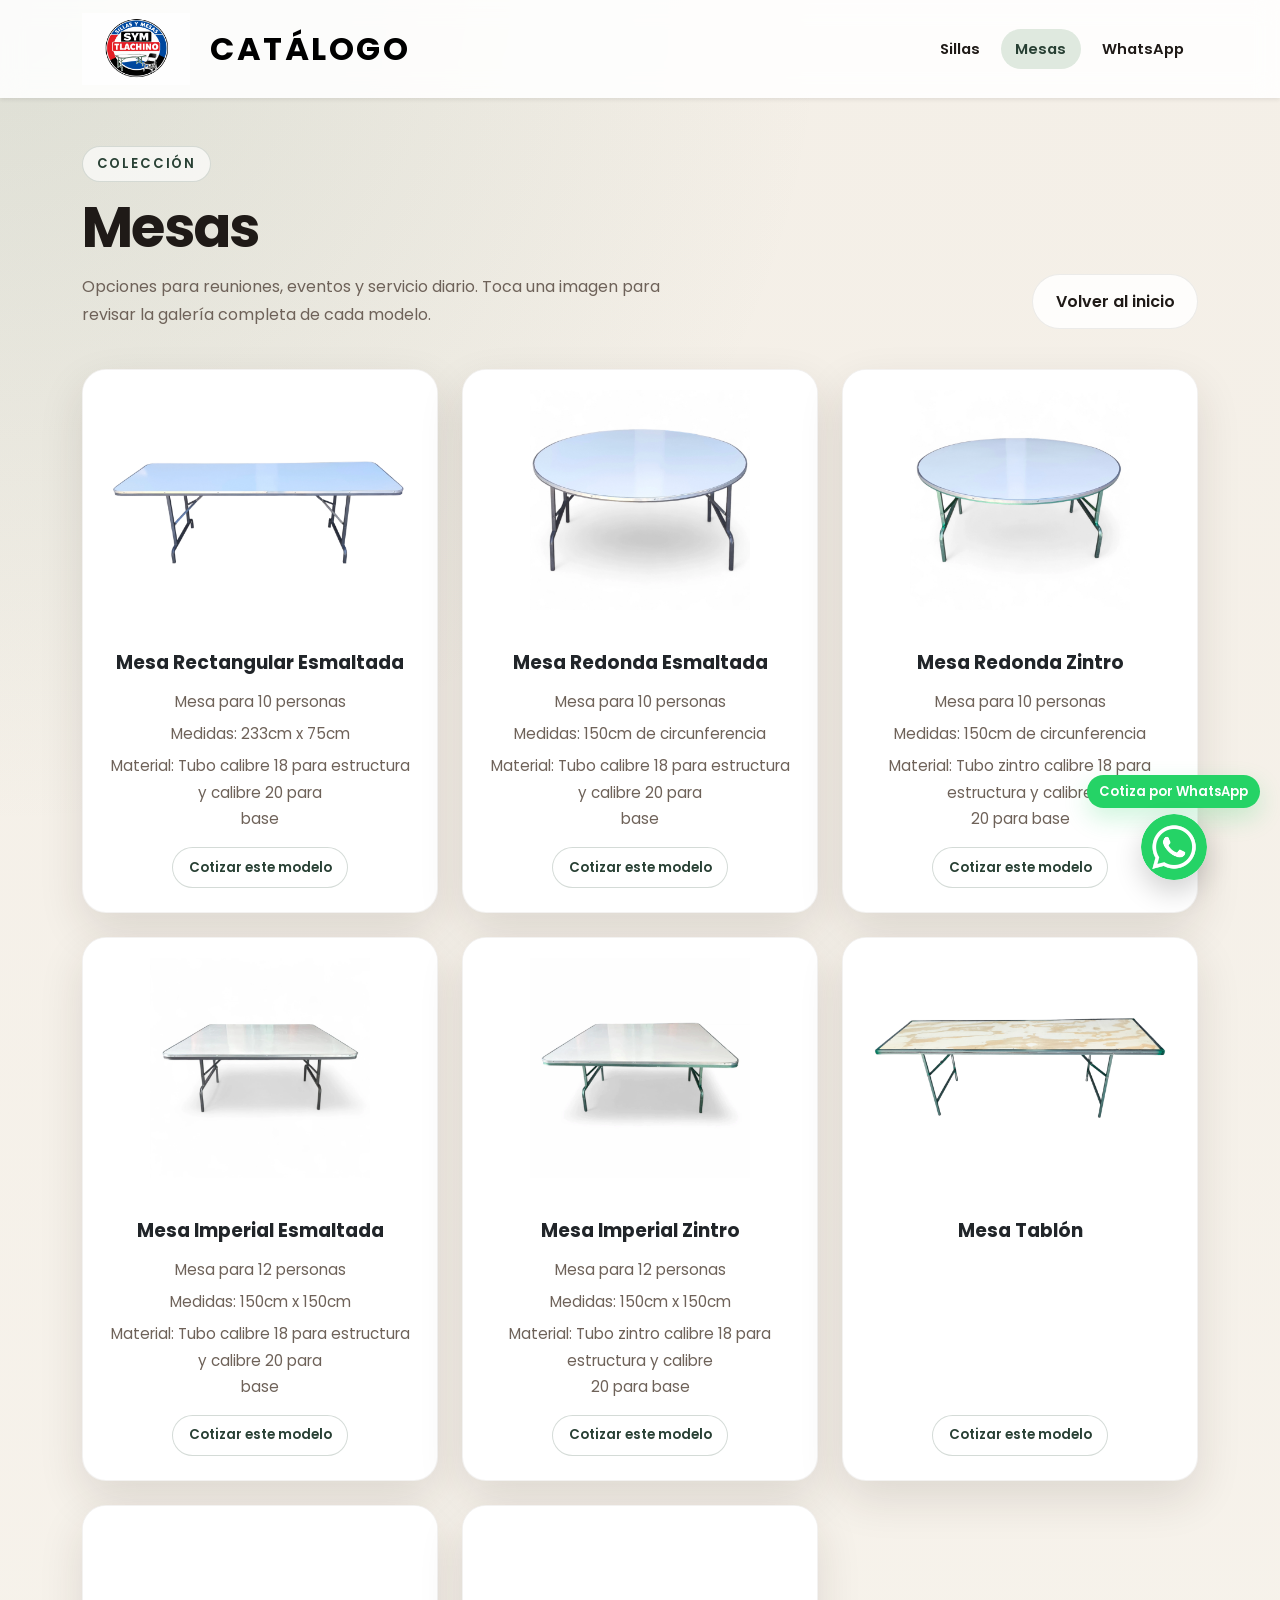
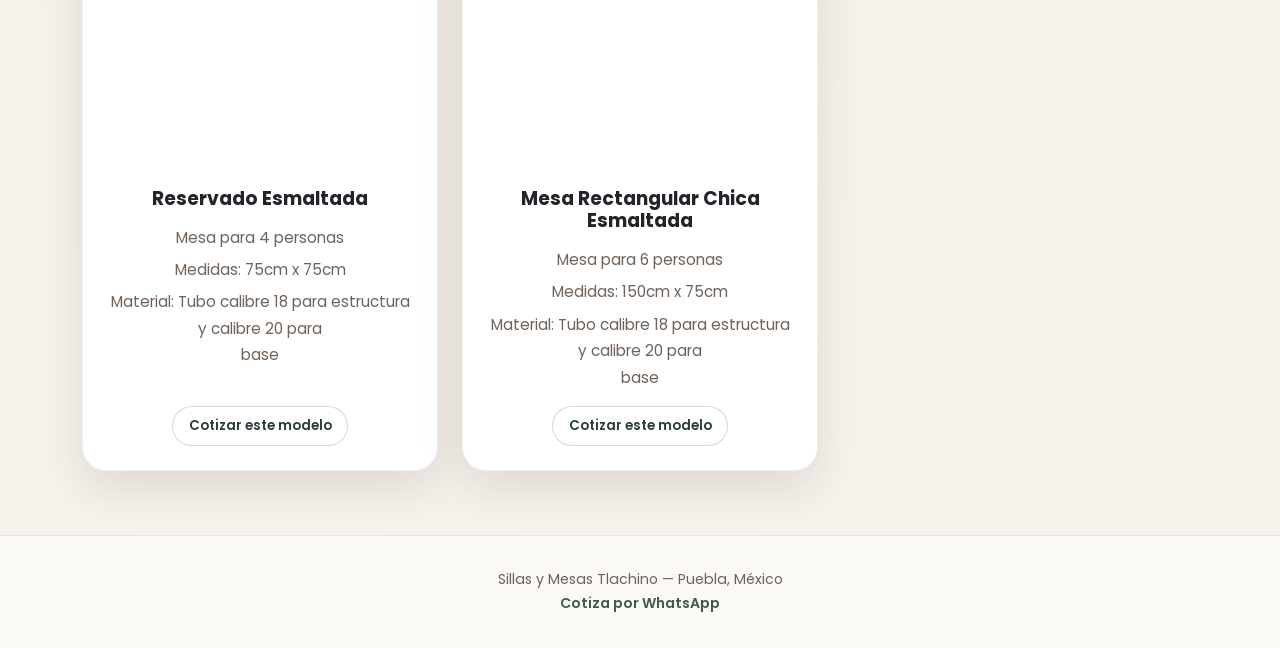
==== commit e82c80b3: "boton de cotizacion, botones imagenes, boton en barra nav" ====
--- a/mesas.html
+++ b/mesas.html
@@ -37,6 +37,11 @@
                 <img src="img/logo.jpeg" class="logo me-2" alt="Logo del catálogo">
                 <span class="brand-title">Catálogo</span>
             </a>
+            <div class="nav-actions" aria-label="Navegación principal">
+                <a href="sillas.html">Sillas</a>
+                <a href="mesas.html" aria-current="page">Mesas</a>
+                <a href="https://wa.me/522223882640" target="_blank" rel="noopener noreferrer">WhatsApp</a>
+            </div>
         </div>
     </nav>
 
@@ -237,4 +242,4 @@
     <script src="js/main.js"></script>
 </body>
 
-</html>+</html>
--- a/css/estilos.css
+++ b/css/estilos.css
@@ -47,6 +47,10 @@
     gap: 0.75rem;
 }
 
+.navbar .container {
+    gap: 1rem;
+}
+
 .logo {
     width: auto;
     height: 72px;
@@ -58,6 +62,33 @@
     font-weight: 700;
     letter-spacing: 0.08em;
     text-transform: uppercase;
+}
+
+.nav-actions {
+    display: flex;
+    align-items: center;
+    gap: 0.4rem;
+    margin-left: auto;
+}
+
+.nav-actions a {
+    display: inline-flex;
+    align-items: center;
+    justify-content: center;
+    min-height: 40px;
+    padding: 0.55rem 0.9rem;
+    border-radius: 999px;
+    color: var(--text);
+    font-size: 0.92rem;
+    font-weight: 600;
+    text-decoration: none;
+    transition: background-color 0.2s ease, color 0.2s ease;
+}
+
+.nav-actions a:hover,
+.nav-actions a[aria-current="page"] {
+    background: var(--accent-soft);
+    color: var(--accent-dark);
 }
 
 /* ======== HERO (INDEX) ======== */
@@ -154,6 +185,29 @@
     font-size: 1.02rem;
 }
 
+.hero-copy-home {
+    margin-right: auto;
+    margin-left: auto;
+}
+
+.hero-badges {
+    display: flex;
+    flex-wrap: wrap;
+    justify-content: center;
+    gap: 0.65rem;
+    margin-top: 1.35rem;
+}
+
+.hero-badges span {
+    padding: 0.45rem 0.8rem;
+    border: 1px solid rgba(62, 92, 74, 0.14);
+    border-radius: 999px;
+    background: rgba(255, 255, 255, 0.66);
+    color: var(--accent-dark);
+    font-size: 0.86rem;
+    font-weight: 600;
+}
+
 .hero-actions {
     display: flex;
     flex-wrap: wrap;
@@ -211,6 +265,7 @@
 }
 
 .opcion-card {
+    position: relative;
     display: flex;
     flex-direction: column;
     align-items: center;
@@ -226,12 +281,41 @@
     color: #fff;
     box-shadow: 0 16px 40px rgba(25, 35, 29, 0.25);
     transition: transform 0.28s ease, box-shadow 0.28s ease;
+    overflow: hidden;
+    isolation: isolate;
 }
 
 .opcion-card:hover {
     transform: translateY(-6px);
     box-shadow: 0 22px 44px rgba(25, 35, 29, 0.32);
     color: #fff;
+}
+
+.opcion-card::after {
+    content: "";
+    position: absolute;
+    inset: 0;
+    z-index: -1;
+    background:
+        linear-gradient(180deg, rgba(13, 18, 15, 0.28), rgba(13, 18, 15, 0.72)),
+        linear-gradient(160deg, rgba(62, 92, 74, 0.72), rgba(24, 34, 29, 0.84));
+}
+
+.opcion-card img {
+    position: absolute;
+    inset: 0;
+    z-index: -2;
+    width: 100%;
+    height: 100%;
+    object-fit: contain;
+    padding: 1.1rem;
+    background: #fff;
+    transform: scale(1);
+    transition: transform 0.28s ease;
+}
+
+.opcion-card:hover img {
+    transform: scale(1.05);
 }
 
 .opcion-label {
@@ -350,6 +434,7 @@
 .card-body {
     display: flex;
     flex-direction: column;
+    flex: 1;
     gap: 0.9rem;
     padding: 1.35rem 1.35rem 1.5rem;
 }
@@ -405,6 +490,14 @@
     transition: transform 0.2s ease, box-shadow 0.2s ease, opacity 0.2s ease;
 }
 
+.color:focus-visible,
+.quote-button:focus-visible,
+.nav-actions a:focus-visible,
+.opcion-card:focus-visible {
+    outline: 3px solid rgba(62, 92, 74, 0.36);
+    outline-offset: 3px;
+}
+
 .color:hover {
     transform: scale(1.08);
 }
@@ -467,6 +560,32 @@
 .img {
     background-position: center;
     background-size: cover;
+}
+
+.quote-button {
+    display: inline-flex;
+    align-items: center;
+    justify-content: center;
+    align-self: center;
+    min-height: 38px;
+    margin-top: auto;
+    padding: 0.58rem 0.95rem;
+    border: 1px solid rgba(62, 92, 74, 0.22);
+    border-radius: 999px;
+    background: rgba(255, 255, 255, 0.72);
+    color: var(--accent-dark);
+    font-size: 0.84rem;
+    font-weight: 600;
+    text-align: center;
+    text-decoration: none;
+    transition: transform 0.2s ease, background-color 0.2s ease, border-color 0.2s ease, color 0.2s ease;
+}
+
+.quote-button:hover {
+    transform: translateY(-2px);
+    border-color: rgba(62, 92, 74, 0.36);
+    background: var(--accent-soft);
+    color: var(--accent-dark);
 }
 
 /* ======== MODAL / GALERÍA / ZOOM ======== */
@@ -670,6 +789,17 @@
 
 /* ======== RESPONSIVE — TABLET ======== */
 @media (max-width: 991px) {
+    .navbar .container {
+        flex-wrap: wrap;
+    }
+
+    .nav-actions {
+        width: 100%;
+        justify-content: center;
+        margin-left: 0;
+        padding-bottom: 0.35rem;
+    }
+
     .hero {
         min-height: auto;
         padding-top: 4rem;
@@ -695,6 +825,16 @@
         font-size: 1.35rem;
     }
 
+    .nav-actions {
+        gap: 0.25rem;
+    }
+
+    .nav-actions a {
+        min-height: 36px;
+        padding: 0.45rem 0.65rem;
+        font-size: 0.82rem;
+    }
+
     .hero {
         padding: 3.5rem 0 3rem;
     }
@@ -707,6 +847,19 @@
 
     .hero-subtitle {
         font-size: clamp(1.6rem, 7vw, 2.2rem);
+    }
+
+    .hero-copy-home {
+        font-size: 0.95rem;
+        line-height: 1.65;
+    }
+
+    .hero-badges {
+        gap: 0.45rem;
+    }
+
+    .hero-badges span {
+        font-size: 0.76rem;
     }
 
     .hero-panel {
@@ -828,4 +981,4 @@
     .product-card::before {
         display: none;
     }
-}+}
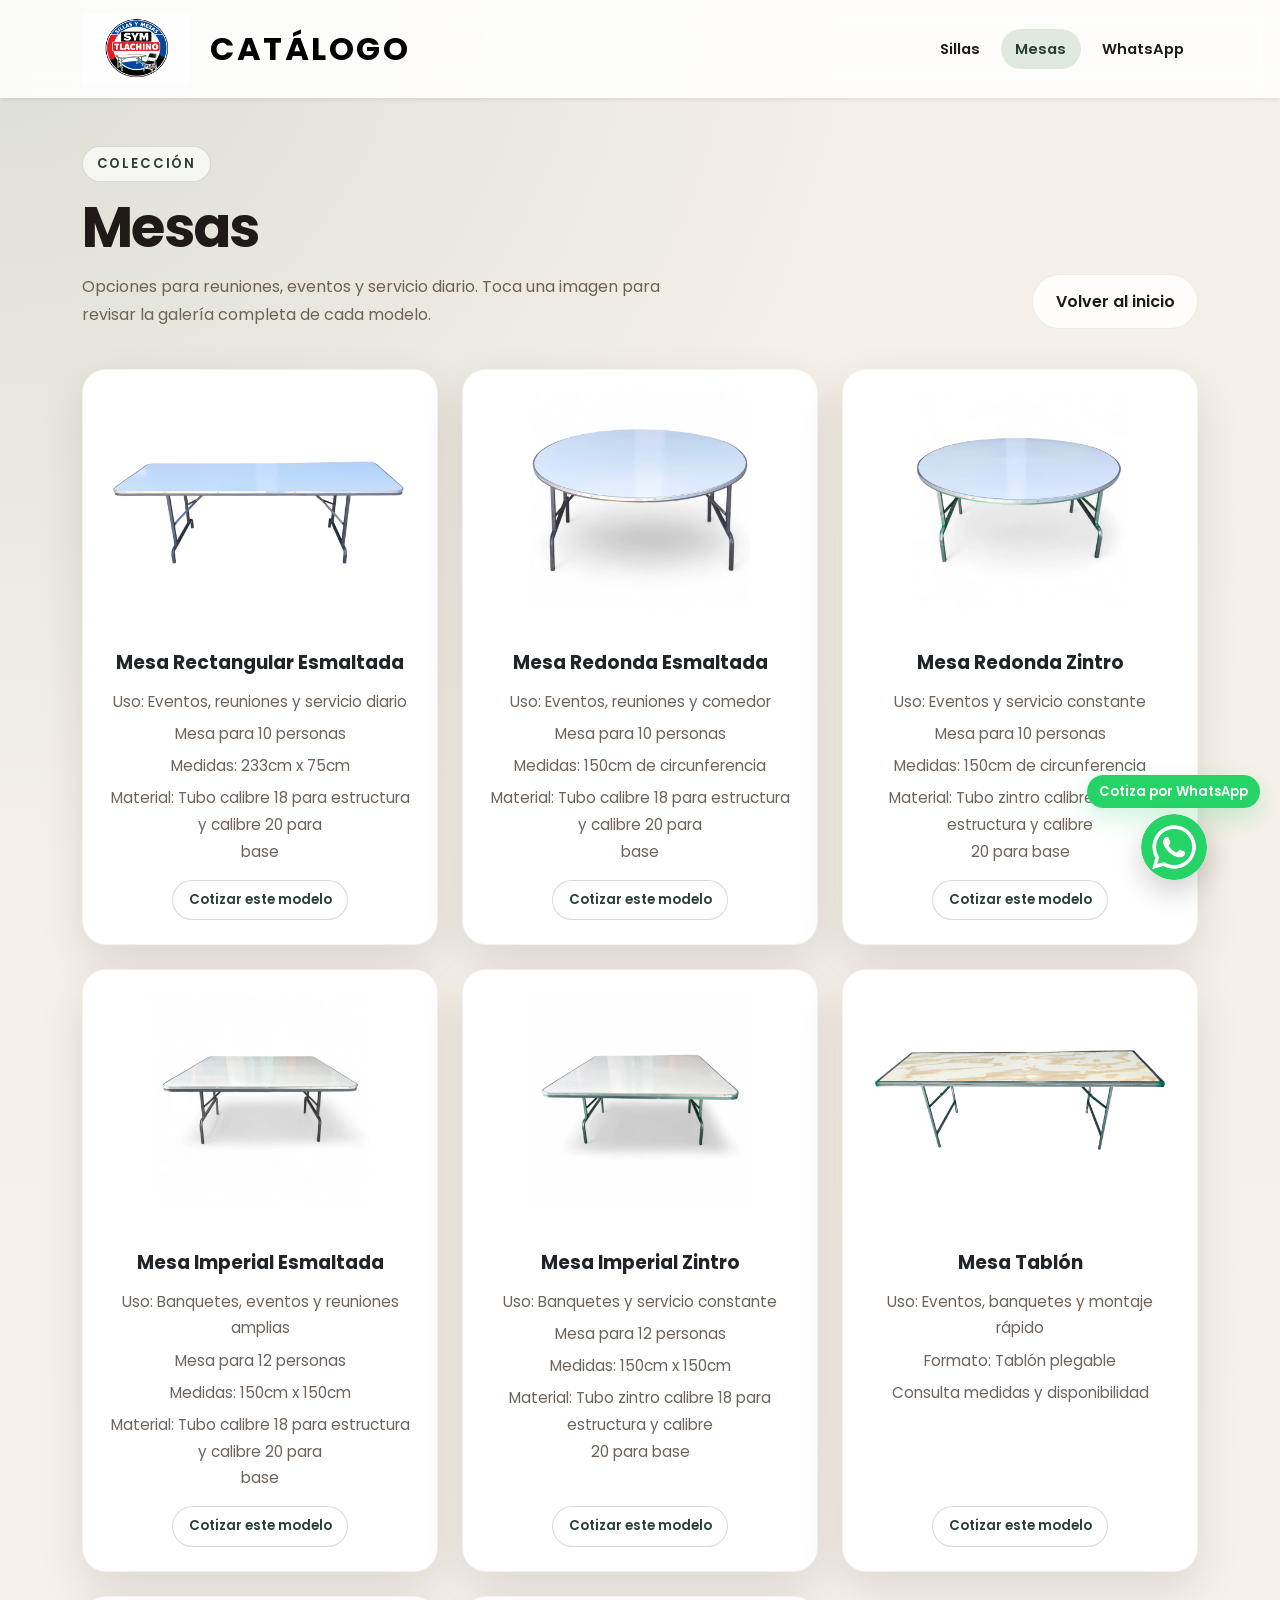
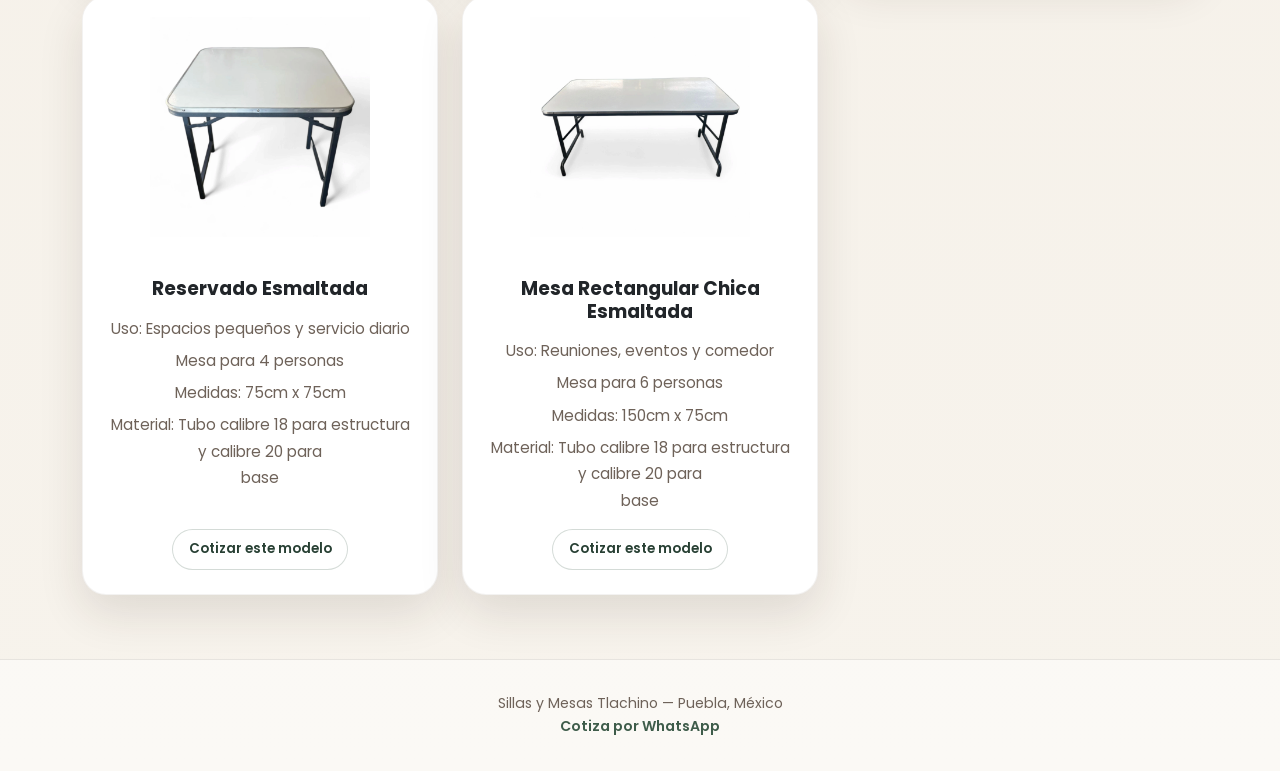
==== commit b116bb01: "informacion en cards" ====
--- a/mesas.html
+++ b/mesas.html
@@ -73,6 +73,7 @@
                             <div class="card-body">
                                 <h2 class="product-title">Mesa Rectangular Esmaltada</h2>
                                 <div class="product-copy-group">
+                                    <p class="product-copy">Uso: Eventos, reuniones y servicio diario</p>
                                     <p class="product-copy">Mesa para 10 personas</p>
                                     <p class="product-copy">Medidas: 233cm x 75cm</p>
                                     <p class="product-copy">Material: Tubo calibre 18 para estructura y calibre 20 para
@@ -91,6 +92,7 @@
                             <div class="card-body">
                                 <h2 class="product-title">Mesa Redonda Esmaltada</h2>
                                 <div class="product-copy-group">
+                                    <p class="product-copy">Uso: Eventos, reuniones y comedor</p>
                                     <p class="product-copy">Mesa para 10 personas</p>
                                     <p class="product-copy">Medidas: 150cm de circunferencia</p>
                                     <p class="product-copy">Material: Tubo calibre 18 para estructura y calibre 20 para
@@ -109,6 +111,7 @@
                             <div class="card-body">
                                 <h2 class="product-title">Mesa Redonda Zintro</h2>
                                 <div class="product-copy-group">
+                                    <p class="product-copy">Uso: Eventos y servicio constante</p>
                                     <p class="product-copy">Mesa para 10 personas</p>
                                     <p class="product-copy">Medidas: 150cm de circunferencia</p>
                                     <p class="product-copy">Material: Tubo zintro calibre 18 para estructura y calibre
@@ -127,6 +130,7 @@
                             <div class="card-body">
                                 <h2 class="product-title">Mesa Imperial Esmaltada</h2>
                                 <div class="product-copy-group">
+                                    <p class="product-copy">Uso: Banquetes, eventos y reuniones amplias</p>
                                     <p class="product-copy">Mesa para 12 personas</p>
                                     <p class="product-copy">Medidas: 150cm x 150cm</p>
                                     <p class="product-copy">Material: Tubo calibre 18 para estructura y calibre 20 para
@@ -145,6 +149,7 @@
                             <div class="card-body">
                                 <h2 class="product-title">Mesa Imperial Zintro</h2>
                                 <div class="product-copy-group">
+                                    <p class="product-copy">Uso: Banquetes y servicio constante</p>
                                     <p class="product-copy">Mesa para 12 personas</p>
                                     <p class="product-copy">Medidas: 150cm x 150cm</p>
                                     <p class="product-copy">Material: Tubo zintro calibre 18 para estructura y calibre
@@ -162,6 +167,11 @@
                                 alt="Mesa tablón" loading="lazy" decoding="async">
                             <div class="card-body">
                                 <h2 class="product-title">Mesa Tablón</h2>
+                                <div class="product-copy-group">
+                                    <p class="product-copy">Uso: Eventos, banquetes y montaje rápido</p>
+                                    <p class="product-copy">Formato: Tablón plegable</p>
+                                    <p class="product-copy">Consulta medidas y disponibilidad</p>
+                                </div>
                             </div>
                         </article>
                     </div>
@@ -175,6 +185,7 @@
                             <div class="card-body">
                                 <h2 class="product-title">Reservado Esmaltada</h2>
                                 <div class="product-copy-group">
+                                    <p class="product-copy">Uso: Espacios pequeños y servicio diario</p>
                                     <p class="product-copy">Mesa para 4 personas</p>
                                     <p class="product-copy">Medidas: 75cm x 75cm</p>
                                     <p class="product-copy">Material: Tubo calibre 18 para estructura y calibre 20 para
@@ -193,6 +204,7 @@
                             <div class="card-body">
                                 <h2 class="product-title">Mesa Rectangular Chica Esmaltada</h2>
                                 <div class="product-copy-group">
+                                    <p class="product-copy">Uso: Reuniones, eventos y comedor</p>
                                     <p class="product-copy">Mesa para 6 personas</p>
                                     <p class="product-copy">Medidas: 150cm x 75cm</p>
                                     <p class="product-copy">Material: Tubo calibre 18 para estructura y calibre 20 para
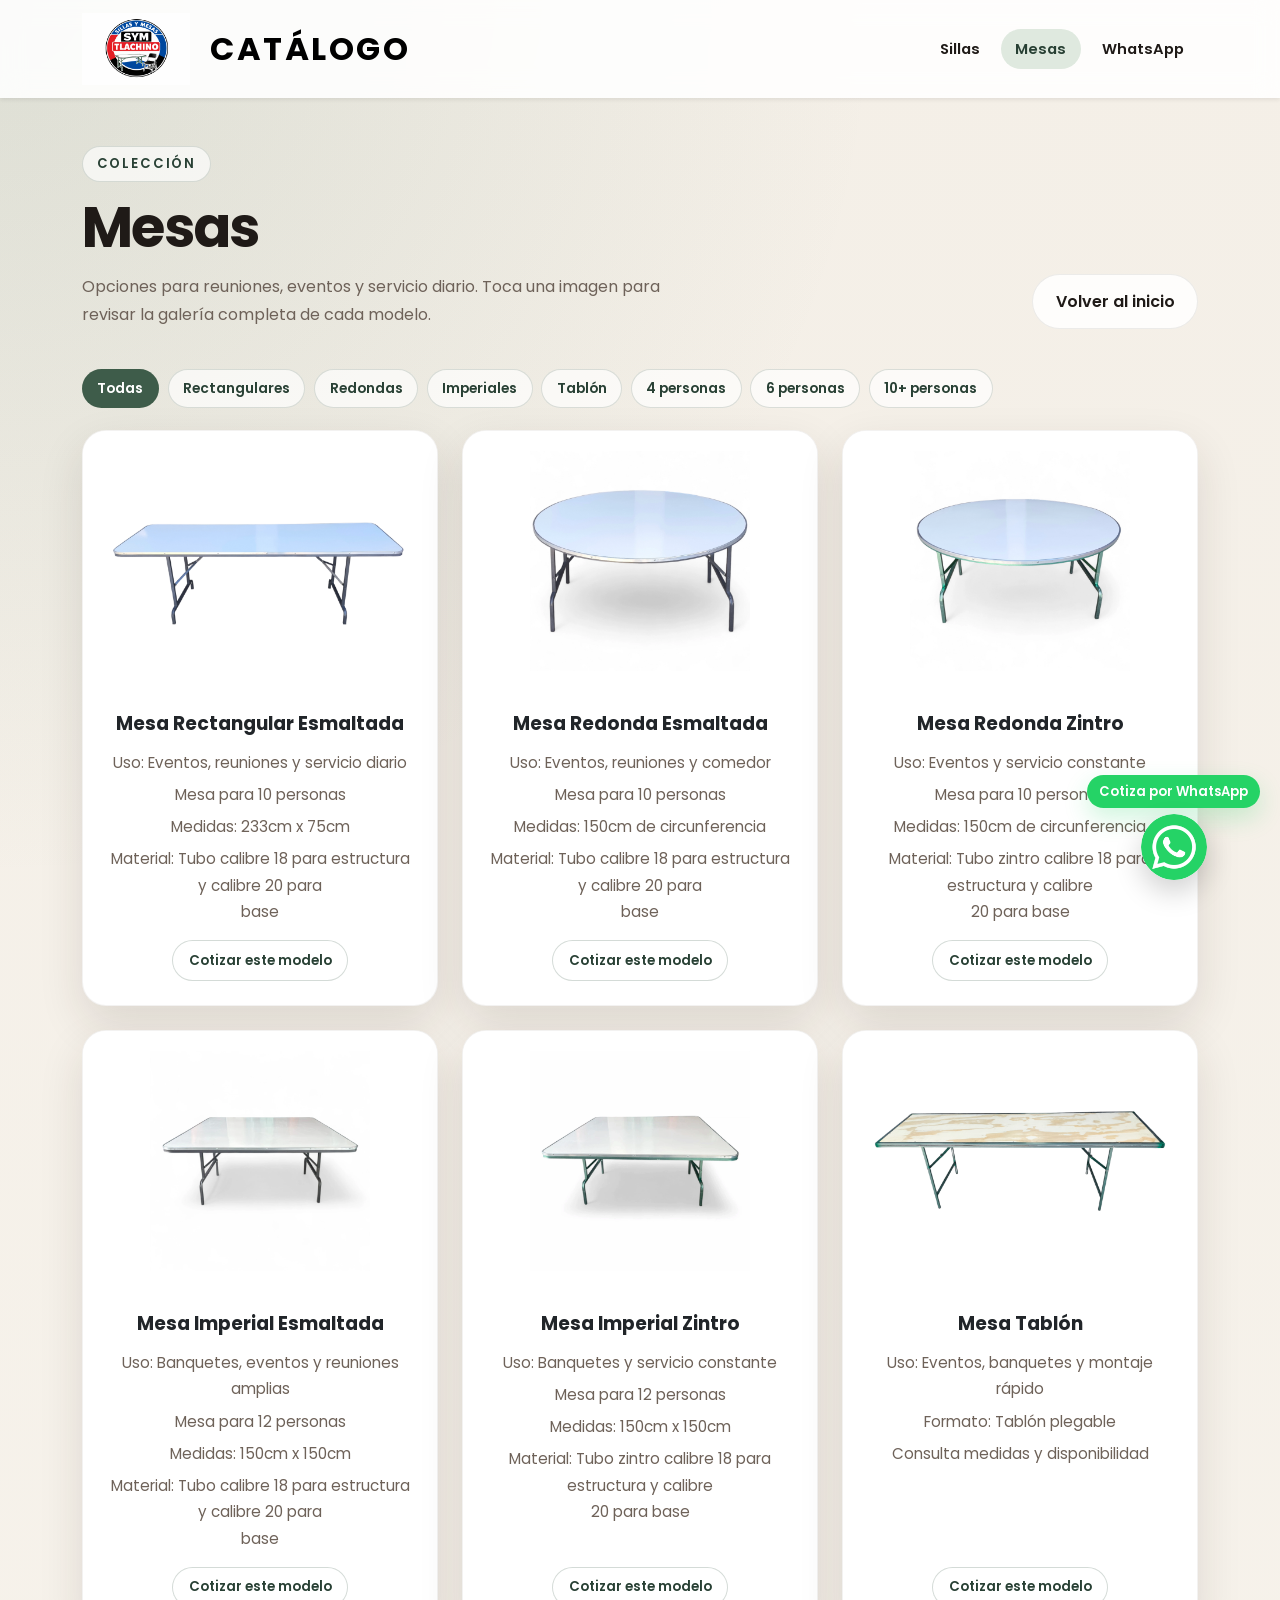
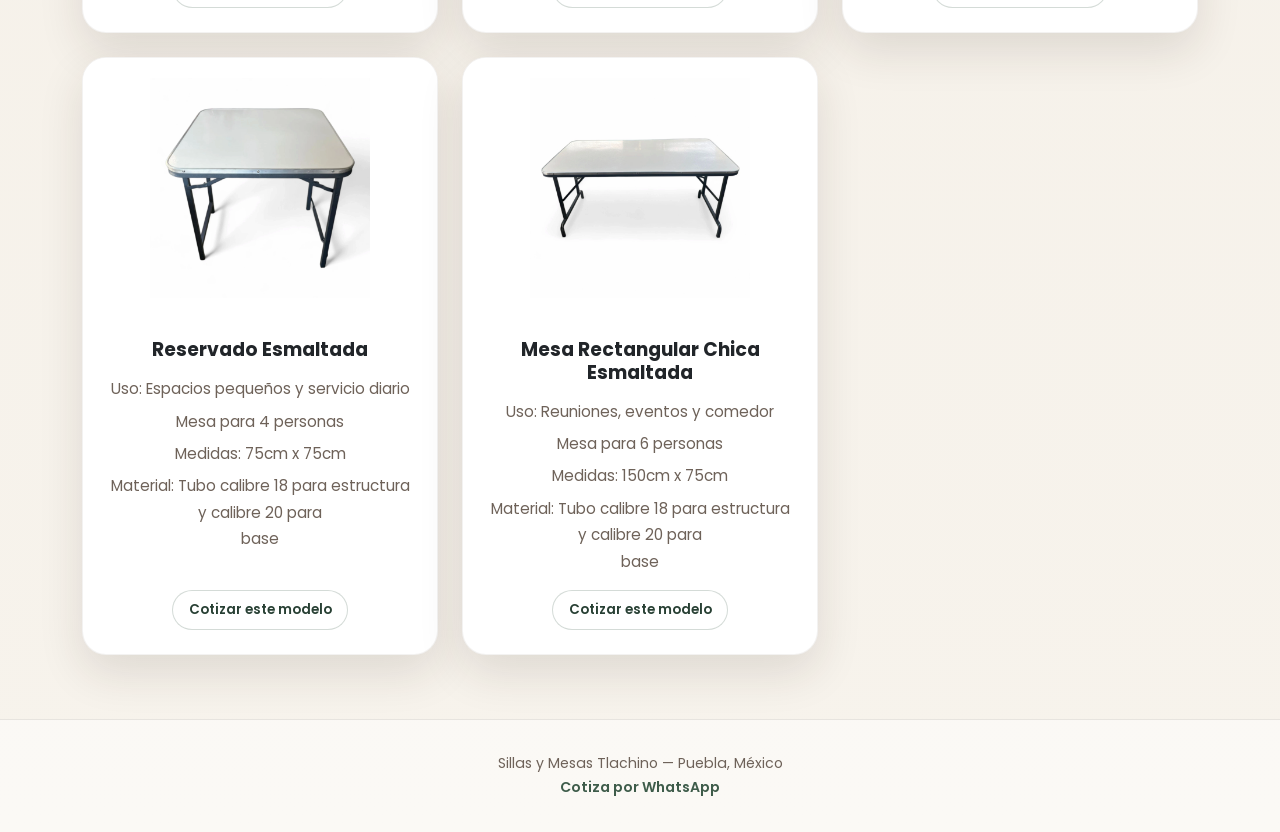
==== commit 1e80d573: "filtro de mesas y sillas" ====
--- a/mesas.html
+++ b/mesas.html
@@ -62,9 +62,19 @@
 
         <section class="catalog-grid-section">
             <div class="container">
+                <div class="catalog-filters" aria-label="Filtrar mesas">
+                    <button type="button" class="filter-chip is-active" data-filter="all">Todas</button>
+                    <button type="button" class="filter-chip" data-filter="rectangular">Rectangulares</button>
+                    <button type="button" class="filter-chip" data-filter="redonda">Redondas</button>
+                    <button type="button" class="filter-chip" data-filter="imperial">Imperiales</button>
+                    <button type="button" class="filter-chip" data-filter="tablon">Tablón</button>
+                    <button type="button" class="filter-chip" data-filter="4-personas">4 personas</button>
+                    <button type="button" class="filter-chip" data-filter="6-personas">6 personas</button>
+                    <button type="button" class="filter-chip" data-filter="10-personas">10+ personas</button>
+                </div>
                 <div class="row g-4">
 
-                    <div class="col-md-6 col-lg-4 reveal">
+                    <div class="col-md-6 col-lg-4 reveal catalog-item" data-category="rectangular 10-personas">
                         <article class="card product-card h-100">
                             <img src="img/mesas/mesaRectangular/mesaRectangular3.webp" class="card-img-top zoom-click"
                                 data-bs-toggle="modal" data-bs-target="#zoomModal"
@@ -83,7 +93,7 @@
                         </article>
                     </div>
 
-                    <div class="col-md-6 col-lg-4 reveal">
+                    <div class="col-md-6 col-lg-4 reveal catalog-item" data-category="redonda 10-personas">
                         <article class="card product-card h-100">
                             <img src="img/mesas/mesaRedonda/mesaRedonda3.webp" class="card-img-top zoom-click"
                                 data-bs-toggle="modal" data-bs-target="#zoomModal"
@@ -102,7 +112,7 @@
                         </article>
                     </div>
 
-                    <div class="col-md-6 col-lg-4 reveal">
+                    <div class="col-md-6 col-lg-4 reveal catalog-item" data-category="redonda zintro 10-personas">
                         <article class="card product-card h-100">
                             <img src="img/mesas/mesaRedondaZintro/mesaRedondaZintro3.webp"
                                 class="card-img-top zoom-click" data-bs-toggle="modal" data-bs-target="#zoomModal"
@@ -121,7 +131,7 @@
                         </article>
                     </div>
 
-                    <div class="col-md-6 col-lg-4 reveal">
+                    <div class="col-md-6 col-lg-4 reveal catalog-item" data-category="imperial 10-personas">
                         <article class="card product-card h-100">
                             <img src="img/mesas/mesaImperial/mesaImperial3.webp" class="card-img-top zoom-click"
                                 data-bs-toggle="modal" data-bs-target="#zoomModal"
@@ -140,7 +150,7 @@
                         </article>
                     </div>
 
-                    <div class="col-md-6 col-lg-4 reveal">
+                    <div class="col-md-6 col-lg-4 reveal catalog-item" data-category="imperial zintro 10-personas">
                         <article class="card product-card h-100">
                             <img src="img/mesas/mesaImperialZintro/mesaImperialZintro3.webp"
                                 class="card-img-top zoom-click" data-bs-toggle="modal" data-bs-target="#zoomModal"
@@ -159,7 +169,7 @@
                         </article>
                     </div>
 
-                    <div class="col-md-6 col-lg-4 reveal">
+                    <div class="col-md-6 col-lg-4 reveal catalog-item" data-category="tablon 10-personas">
                         <article class="card product-card h-100">
                             <img src="img/mesas/mesaTablon/mesaTablon3.webp" class="card-img-top zoom-click"
                                 data-bs-toggle="modal" data-bs-target="#zoomModal"
@@ -176,7 +186,7 @@
                         </article>
                     </div>
 
-                    <div class="col-md-6 col-lg-4 reveal">
+                    <div class="col-md-6 col-lg-4 reveal catalog-item" data-category="cuadrada 4-personas">
                         <article class="card product-card h-100">
                             <img src="img/mesas/mesaCuadrada/mesaCuadrada3.webp" class="card-img-top zoom-click"
                                 data-bs-toggle="modal" data-bs-target="#zoomModal"
@@ -195,7 +205,7 @@
                         </article>
                     </div>
 
-                    <div class="col-md-6 col-lg-4 reveal">
+                    <div class="col-md-6 col-lg-4 reveal catalog-item" data-category="rectangular 6-personas">
                         <article class="card product-card h-100">
                             <img src="img/mesas/mesaRectangularChica/mesaRectangularChica3.webp"
                                 class="card-img-top zoom-click" data-bs-toggle="modal" data-bs-target="#zoomModal"
--- a/css/estilos.css
+++ b/css/estilos.css
@@ -376,6 +376,37 @@
     padding-top: 1rem;
 }
 
+.catalog-filters {
+    display: flex;
+    flex-wrap: wrap;
+    gap: 0.55rem;
+    margin-bottom: 1.35rem;
+}
+
+.filter-chip {
+    min-height: 38px;
+    padding: 0.52rem 0.9rem;
+    border: 1px solid rgba(62, 92, 74, 0.18);
+    border-radius: 999px;
+    background: rgba(255, 255, 255, 0.68);
+    color: var(--accent-dark);
+    font-size: 0.86rem;
+    font-weight: 600;
+    cursor: pointer;
+    transition: background-color 0.2s ease, border-color 0.2s ease, color 0.2s ease, transform 0.2s ease;
+}
+
+.filter-chip:hover,
+.filter-chip.is-active {
+    border-color: rgba(62, 92, 74, 0.32);
+    background: var(--accent);
+    color: #fff;
+}
+
+.filter-chip:hover {
+    transform: translateY(-1px);
+}
+
 /* ======== TARJETAS DE PRODUCTO ======== */
 .product-card {
     position: relative;
@@ -493,7 +524,8 @@
 .color:focus-visible,
 .quote-button:focus-visible,
 .nav-actions a:focus-visible,
-.opcion-card:focus-visible {
+.opcion-card:focus-visible,
+.filter-chip:focus-visible {
     outline: 3px solid rgba(62, 92, 74, 0.36);
     outline-offset: 3px;
 }
@@ -891,6 +923,24 @@
         padding-top: 0.5rem;
     }
 
+    .catalog-filters {
+        flex-wrap: nowrap;
+        gap: 0.45rem;
+        margin-right: -0.75rem;
+        margin-left: -0.75rem;
+        padding: 0 0.75rem 0.2rem;
+        overflow-x: auto;
+        scrollbar-width: thin;
+    }
+
+    .filter-chip {
+        flex: 0 0 auto;
+        min-height: 36px;
+        padding: 0.45rem 0.75rem;
+        font-size: 0.8rem;
+        white-space: nowrap;
+    }
+
     .product-card {
         border-radius: 20px;
     }
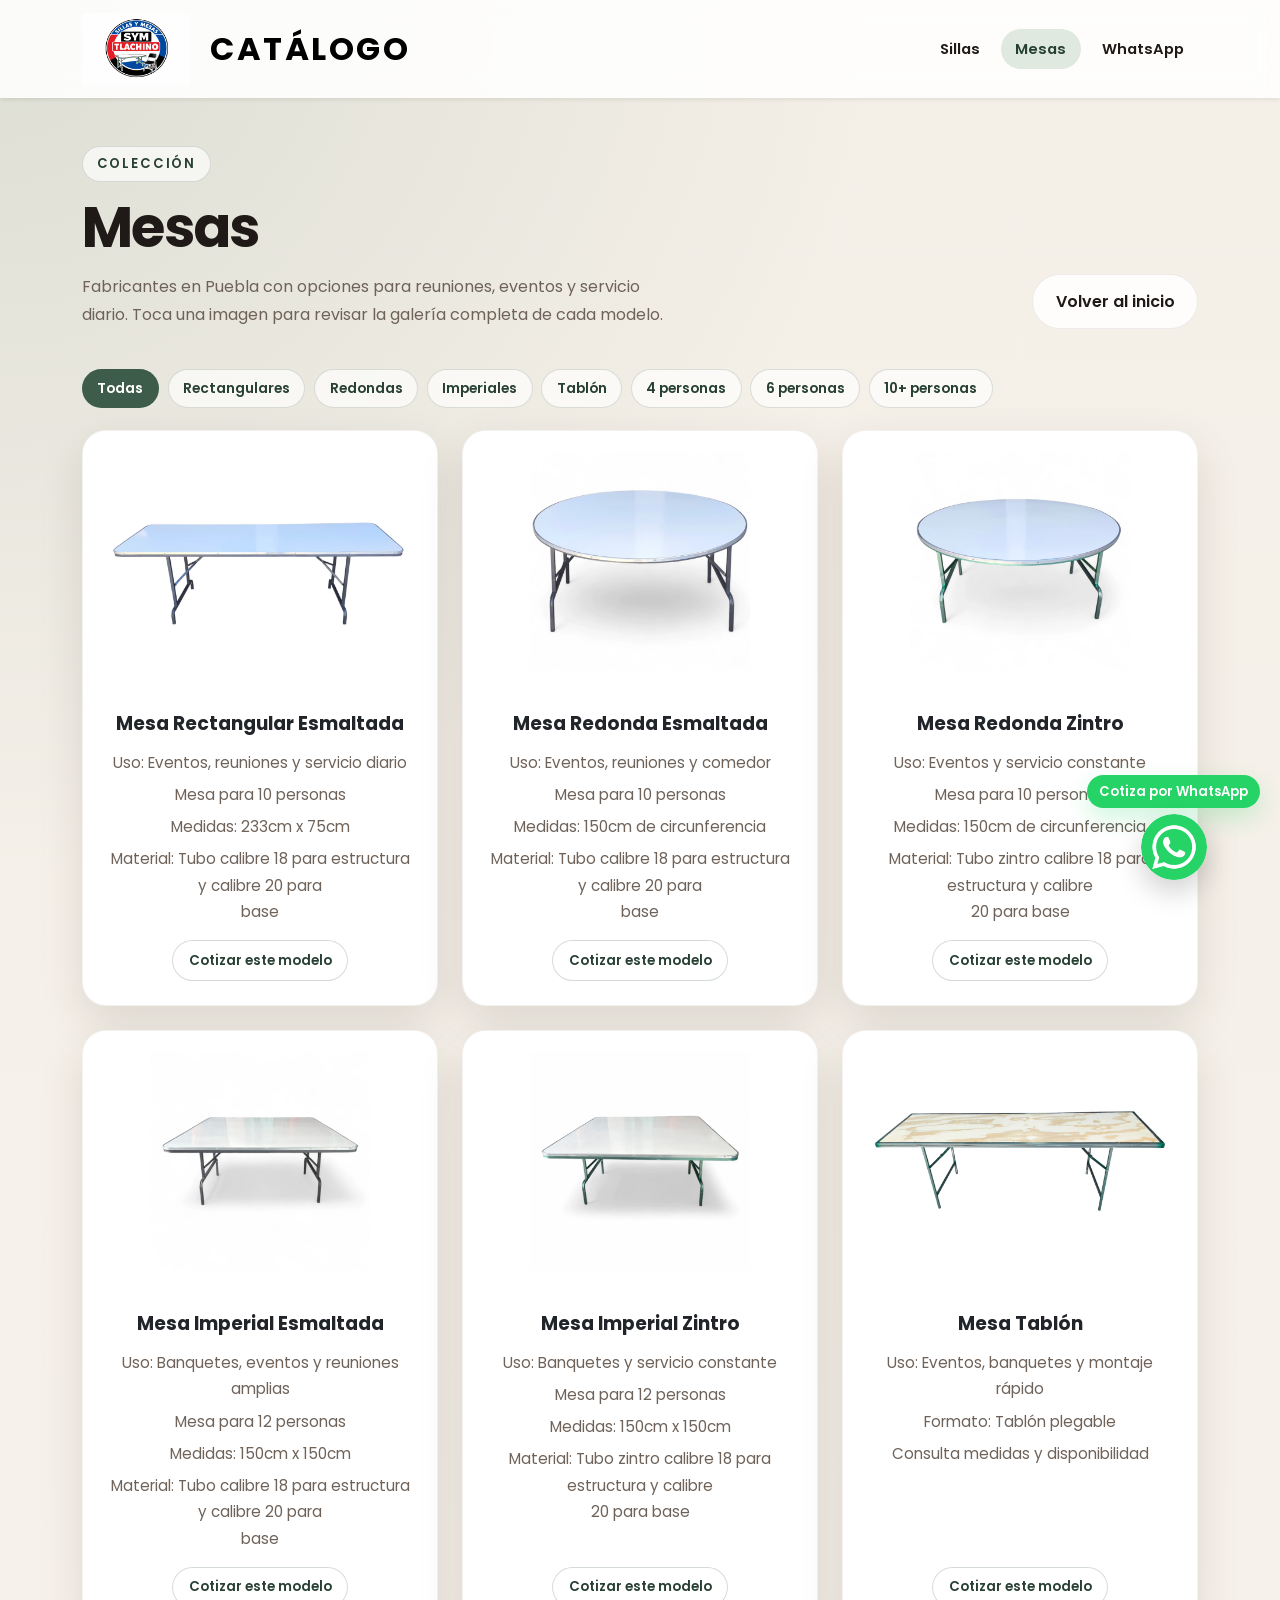
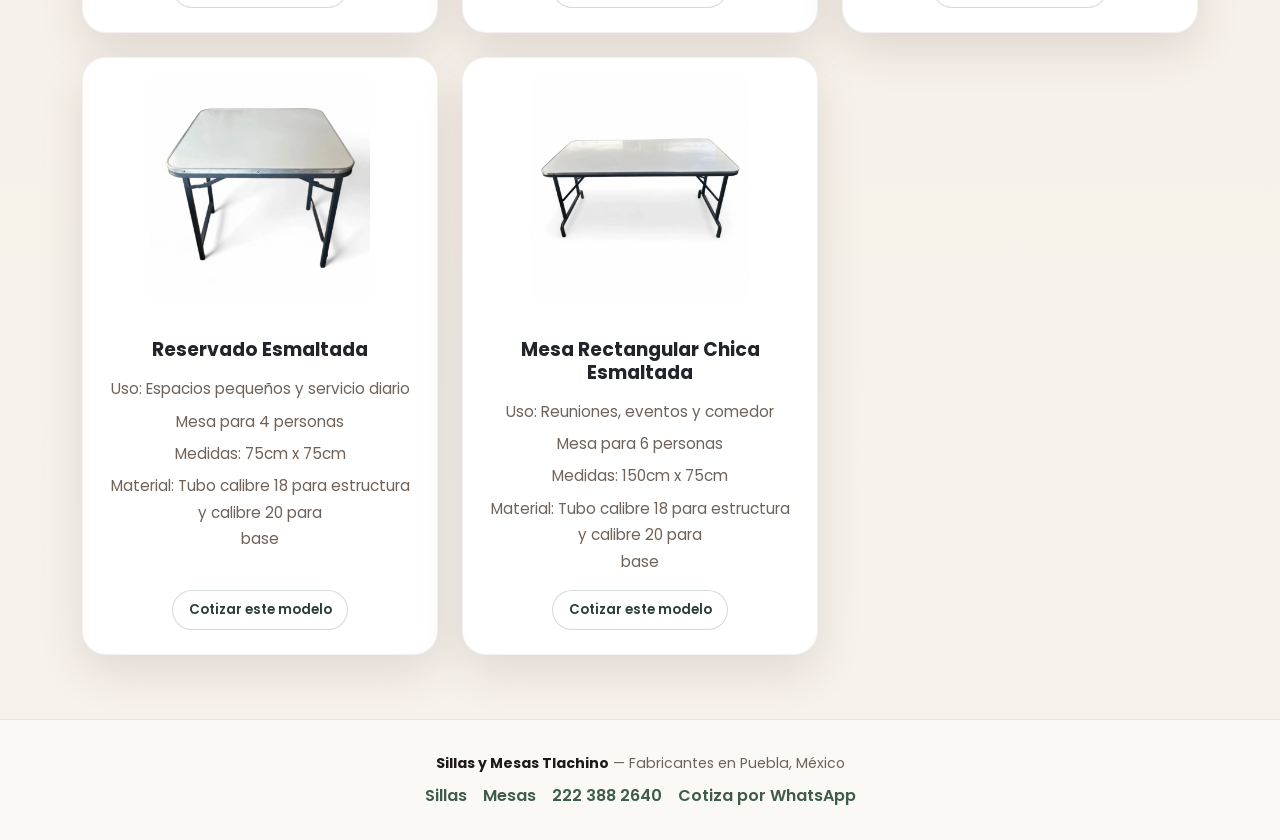
==== commit 180facb8: "mejora de imagenes y letras" ====
--- a/mesas.html
+++ b/mesas.html
@@ -8,12 +8,43 @@
     <meta name="viewport" content="width=device-width, initial-scale=1">
     <meta name="description"
         content="Catálogo de mesas plegables en Puebla. Modelos rectangular, redonda, imperial y más. Galería de imágenes con medidas y materiales.">
-    <link rel="canonical" href="https://catalogo-tlachino.com/mesas.html">
+    <link rel="canonical" href="https://sillasymesastlachino.com/mesas.html">
     <meta property="og:title" content="Mesas — Catálogo Tlachino">
     <meta property="og:description"
         content="Mesas resistentes para reuniones, eventos y servicio diario. Fabricantes en Puebla.">
-    <meta property="og:image" content="img/logo.jpeg">
+    <meta property="og:image" content="https://sillasymesastlachino.com/img/logo.jpeg">
+    <meta property="og:url" content="https://sillasymesastlachino.com/mesas.html">
     <meta property="og:type" content="website">
+    <meta property="og:locale" content="es_MX">
+    <meta name="twitter:card" content="summary_large_image">
+    <meta name="twitter:title" content="Mesas en Puebla | Catálogo Tlachino">
+    <meta name="twitter:description"
+        content="Mesas plegables fabricadas en Puebla: rectangulares, redondas, imperiales y tablón.">
+    <meta name="twitter:image" content="https://sillasymesastlachino.com/img/logo.jpeg">
+    <script type="application/ld+json">
+        {
+            "@context": "https://schema.org",
+            "@type": "Store",
+            "name": "Sillas y Mesas Tlachino",
+            "url": "https://sillasymesastlachino.com/mesas.html",
+            "image": "https://sillasymesastlachino.com/img/logo.jpeg",
+            "telephone": "+522223882640",
+            "address": {
+                "@type": "PostalAddress",
+                "addressLocality": "Puebla",
+                "addressCountry": "MX"
+            },
+            "areaServed": "Puebla, México",
+            "description": "Fabricantes de mesas plegables en Puebla para eventos, reuniones y servicio diario.",
+            "makesOffer": {
+                "@type": "Offer",
+                "itemOffered": {
+                    "@type": "Product",
+                    "name": "Mesas plegables"
+                }
+            }
+        }
+    </script>
     <link rel="preconnect" href="https://fonts.googleapis.com">
     <link rel="preconnect" href="https://fonts.gstatic.com" crossorigin>
     <link rel="preload" href="img/logo.jpeg" as="image">
@@ -27,14 +58,14 @@
         <span class="whatsapp-text">Cotiza por WhatsApp</span>
         <a href="https://wa.me/522223882640" class="whatsapp-float" target="_blank" rel="noopener noreferrer"
             aria-label="Abrir WhatsApp para contacto">
-            <img src="img/social.png" alt="WhatsApp">
+            <img src="img/social.png" width="512" height="512" alt="WhatsApp">
         </a>
     </div>
 
     <nav class="navbar navbar-expand-lg navbar-light shadow-sm">
         <div class="container">
             <a class="navbar-brand d-flex align-items-center" href="index.html">
-                <img src="img/logo.jpeg" class="logo me-2" alt="Logo del catálogo">
+                <img src="img/logo.jpeg" class="logo me-2" width="1536" height="1024" alt="Logo del catálogo">
                 <span class="brand-title">Catálogo</span>
             </a>
             <div class="nav-actions" aria-label="Navegación principal">
@@ -52,8 +83,8 @@
                 <div class="catalog-header-row">
                     <div>
                         <h1>Mesas</h1>
-                        <p class="catalog-intro">Opciones para reuniones, eventos y servicio diario. Toca una imagen
-                            para revisar la galería completa de cada modelo.</p>
+                        <p class="catalog-intro">Fabricantes en Puebla con opciones para reuniones, eventos y servicio
+                            diario. Toca una imagen para revisar la galería completa de cada modelo.</p>
                     </div>
                     <a href="index.html" class="btn btn-secondary">Volver al inicio</a>
                 </div>
@@ -79,7 +110,8 @@
                             <img src="img/mesas/mesaRectangular/mesaRectangular3.webp" class="card-img-top zoom-click"
                                 data-bs-toggle="modal" data-bs-target="#zoomModal"
                                 data-images="img/mesas/mesaRectangular/mesaRectangular1.webp,img/mesas/mesaRectangular/mesaRectangular2.webp,img/mesas/mesaRectangular/mesaRectangular3.webp,img/mesas/mesaRectangular/mesaRectangular4.webp,img/mesas/mesaRectangular/mesaRectangular5.webp"
-                                alt="Mesa rectangular esmaltada" loading="lazy" decoding="async">
+                                width="2016" height="1512" alt="Mesa rectangular esmaltada" loading="eager"
+                                decoding="async" fetchpriority="high">
                             <div class="card-body">
                                 <h2 class="product-title">Mesa Rectangular Esmaltada</h2>
                                 <div class="product-copy-group">
@@ -98,7 +130,8 @@
                             <img src="img/mesas/mesaRedonda/mesaRedonda3.webp" class="card-img-top zoom-click"
                                 data-bs-toggle="modal" data-bs-target="#zoomModal"
                                 data-images="img/mesas/mesaRedonda/mesaRedonda1.webp,img/mesas/mesaRedonda/mesaRedonda2.webp,img/mesas/mesaRedonda/mesaRedonda3.webp,img/mesas/mesaRedonda/mesaRedonda4.webp,img/mesas/mesaRedonda/mesaRedonda5.webp"
-                                alt="Mesa redonda esmaltada" loading="lazy" decoding="async">
+                                width="1512" height="1512" alt="Mesa redonda esmaltada" loading="lazy"
+                                decoding="async">
                             <div class="card-body">
                                 <h2 class="product-title">Mesa Redonda Esmaltada</h2>
                                 <div class="product-copy-group">
@@ -117,7 +150,7 @@
                             <img src="img/mesas/mesaRedondaZintro/mesaRedondaZintro3.webp"
                                 class="card-img-top zoom-click" data-bs-toggle="modal" data-bs-target="#zoomModal"
                                 data-images="img/mesas/mesaRedondaZintro/mesaRedonda1.webp,img/mesas/mesaRedondaZintro/mesaRedondaZintro2.webp,img/mesas/mesaRedondaZintro/mesaRedondaZintro3.webp,img/mesas/mesaRedondaZintro/mesaRedondaZintro4.webp,img/mesas/mesaRedondaZintro/mesaRedondaZintro5.webp"
-                                alt="Mesa redonda zintro" loading="lazy" decoding="async">
+                                width="1512" height="1512" alt="Mesa redonda zintro" loading="lazy" decoding="async">
                             <div class="card-body">
                                 <h2 class="product-title">Mesa Redonda Zintro</h2>
                                 <div class="product-copy-group">
@@ -136,7 +169,8 @@
                             <img src="img/mesas/mesaImperial/mesaImperial3.webp" class="card-img-top zoom-click"
                                 data-bs-toggle="modal" data-bs-target="#zoomModal"
                                 data-images="img/mesas/mesaImperial/mesaImperialZintro1.webp,img/mesas/mesaImperial/mesaImperial2.webp,img/mesas/mesaImperial/mesaImperial3.webp,img/mesas/mesaImperial/mesaImperial4.webp,img/mesas/mesaImperial/mesaImperial5.webp"
-                                alt="Mesa imperial esmaltada" loading="lazy" decoding="async">
+                                width="1512" height="1512" alt="Mesa imperial esmaltada" loading="lazy"
+                                decoding="async">
                             <div class="card-body">
                                 <h2 class="product-title">Mesa Imperial Esmaltada</h2>
                                 <div class="product-copy-group">
@@ -155,7 +189,8 @@
                             <img src="img/mesas/mesaImperialZintro/mesaImperialZintro3.webp"
                                 class="card-img-top zoom-click" data-bs-toggle="modal" data-bs-target="#zoomModal"
                                 data-images="img/mesas/mesaImperialZintro/mesaImperialZintro1.webp,img/mesas/mesaImperialZintro/mesaImperialZintro2.webp,img/mesas/mesaImperialZintro/mesaImperialZintro3.webp,img/mesas/mesaImperialZintro/mesaImperialZintro4.webp,img/mesas/mesaImperialZintro/mesaImperialZintro5.webp"
-                                alt="Mesa imperial zintro" loading="lazy" decoding="async">
+                                width="1512" height="1512" alt="Mesa imperial zintro" loading="lazy"
+                                decoding="async">
                             <div class="card-body">
                                 <h2 class="product-title">Mesa Imperial Zintro</h2>
                                 <div class="product-copy-group">
@@ -174,7 +209,7 @@
                             <img src="img/mesas/mesaTablon/mesaTablon3.webp" class="card-img-top zoom-click"
                                 data-bs-toggle="modal" data-bs-target="#zoomModal"
                                 data-images="img/mesas/mesaTablon/mesaTablon1.webp,img/mesas/mesaTablon/mesaTablon3.webp,img/mesas/mesaTablon/mesaTablon4.webp,img/mesas/mesaTablon/mesaTablon5.webp"
-                                alt="Mesa tablón" loading="lazy" decoding="async">
+                                width="2016" height="1512" alt="Mesa tablón" loading="lazy" decoding="async">
                             <div class="card-body">
                                 <h2 class="product-title">Mesa Tablón</h2>
                                 <div class="product-copy-group">
@@ -191,7 +226,8 @@
                             <img src="img/mesas/mesaCuadrada/mesaCuadrada3.webp" class="card-img-top zoom-click"
                                 data-bs-toggle="modal" data-bs-target="#zoomModal"
                                 data-images="img/mesas/mesaCuadrada/mesaCuadrada1.webp,img/mesas/mesaCuadrada/mesaCuadrada2.webp,img/mesas/mesaCuadrada/mesaCuadrada3.webp,img/mesas/mesaCuadrada/mesaCuadrada4.webp,img/mesas/mesaCuadrada/mesaCuadrada5.webp"
-                                alt="Mesa reservado esmaltada" loading="lazy" decoding="async">
+                                width="1512" height="1512" alt="Mesa reservado esmaltada" loading="lazy"
+                                decoding="async">
                             <div class="card-body">
                                 <h2 class="product-title">Reservado Esmaltada</h2>
                                 <div class="product-copy-group">
@@ -210,7 +246,8 @@
                             <img src="img/mesas/mesaRectangularChica/mesaRectangularChica3.webp"
                                 class="card-img-top zoom-click" data-bs-toggle="modal" data-bs-target="#zoomModal"
                                 data-images="img/mesas/mesaRectangularChica/mesaRectangularChica1.webp,img/mesas/mesaRectangularChica/mesaRectangularChica2.webp,img/mesas/mesaRectangularChica/mesaRectangularChica3.webp,img/mesas/mesaRectangularChica/mesaRectangularChica4.webp,img/mesas/mesaRectangularChica/mesaRectangularChica5.webp"
-                                alt="Mesa rectangular chica esmaltada" loading="lazy" decoding="async">
+                                width="1512" height="1512" alt="Mesa rectangular chica esmaltada" loading="lazy"
+                                decoding="async">
                             <div class="card-body">
                                 <h2 class="product-title">Mesa Rectangular Chica Esmaltada</h2>
                                 <div class="product-copy-group">
@@ -231,9 +268,13 @@
 
     <footer class="site-footer">
         <div class="container">
-            <p>Sillas y Mesas Tlachino — Puebla, México</p>
-            <p><a href="https://wa.me/522223882640" target="_blank" rel="noopener noreferrer">Cotiza por WhatsApp</a>
-            </p>
+            <p><strong>Sillas y Mesas Tlachino</strong> — Fabricantes en Puebla, México</p>
+            <nav class="footer-links" aria-label="Enlaces del pie de página">
+                <a href="sillas.html">Sillas</a>
+                <a href="mesas.html">Mesas</a>
+                <a href="tel:+522223882640">222 388 2640</a>
+                <a href="https://wa.me/522223882640" target="_blank" rel="noopener noreferrer">Cotiza por WhatsApp</a>
+            </nav>
         </div>
     </footer>
 
--- a/css/estilos.css
+++ b/css/estilos.css
@@ -751,6 +751,18 @@
     line-height: 1.7;
 }
 
+.site-footer strong {
+    color: var(--text);
+}
+
+.footer-links {
+    display: flex;
+    flex-wrap: wrap;
+    justify-content: center;
+    gap: 0.35rem 1rem;
+    margin-top: 0.45rem;
+}
+
 .site-footer a {
     color: var(--accent);
     text-decoration: none;
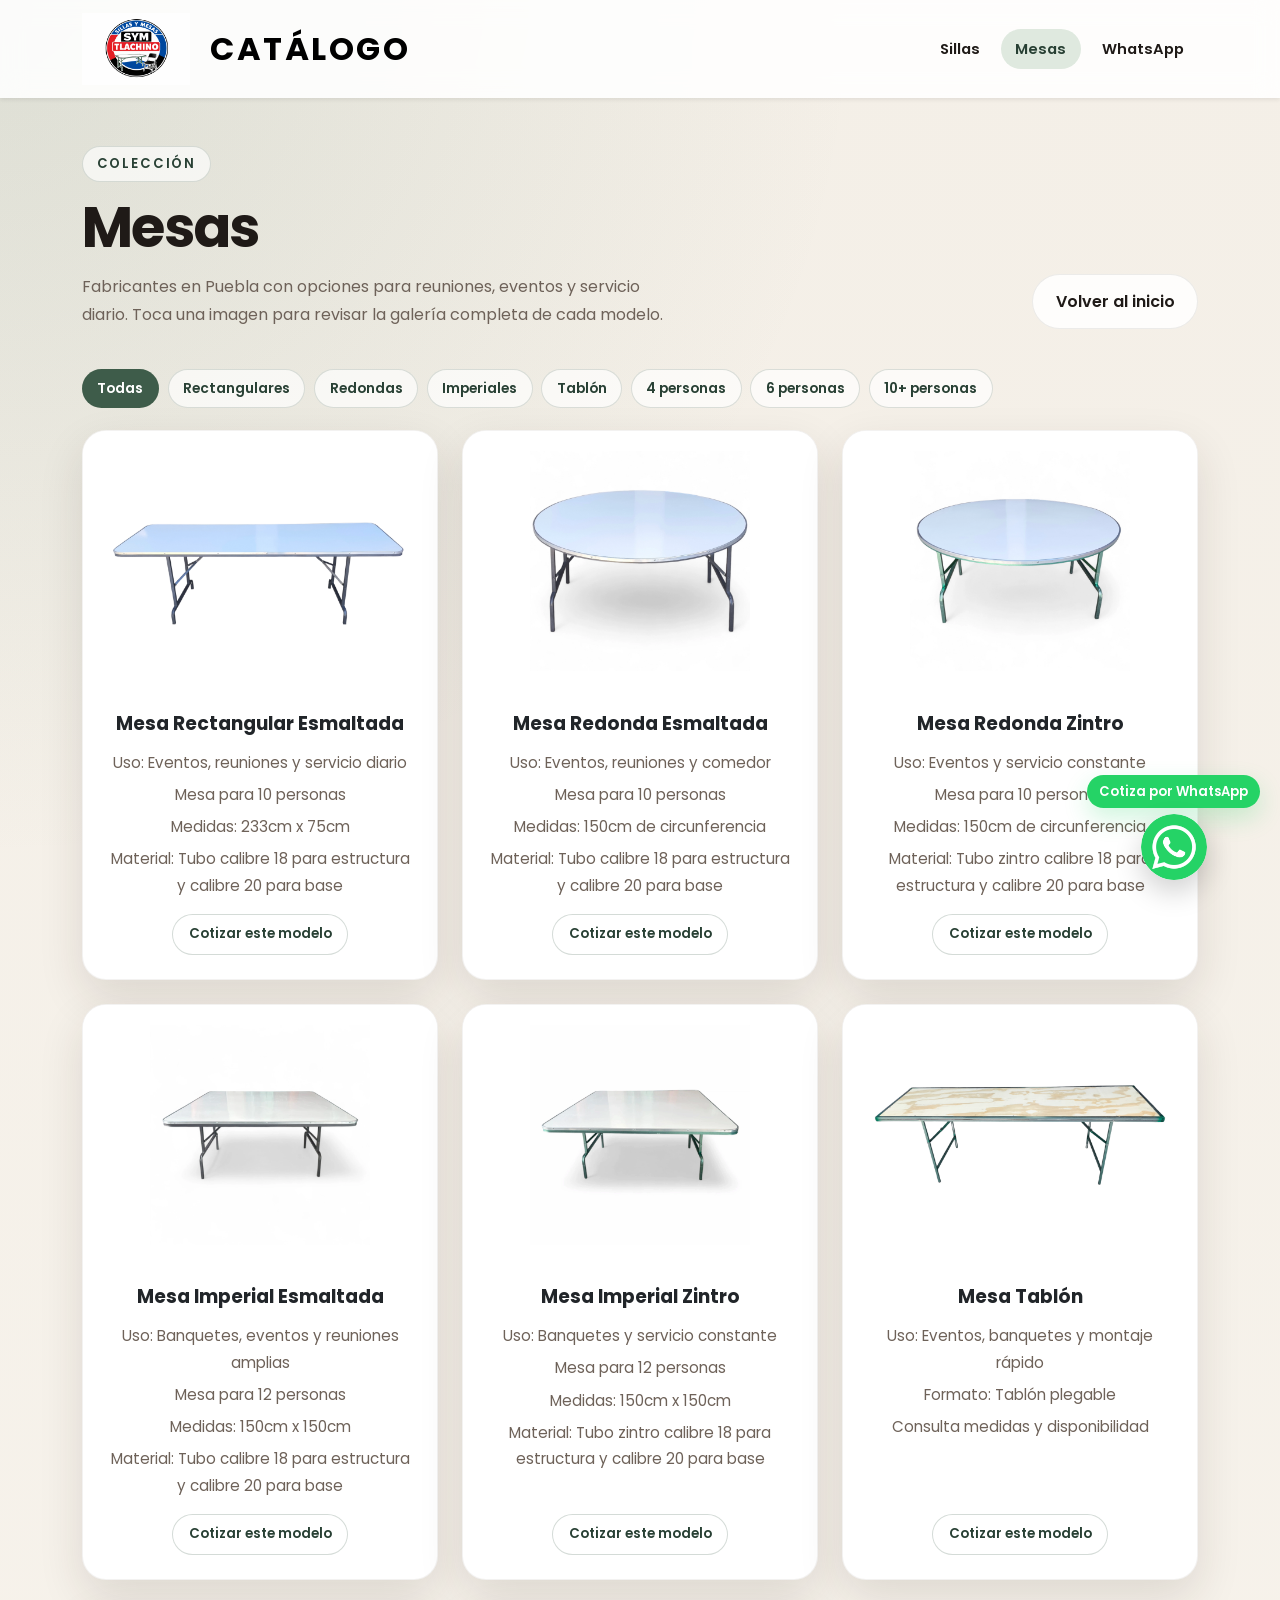
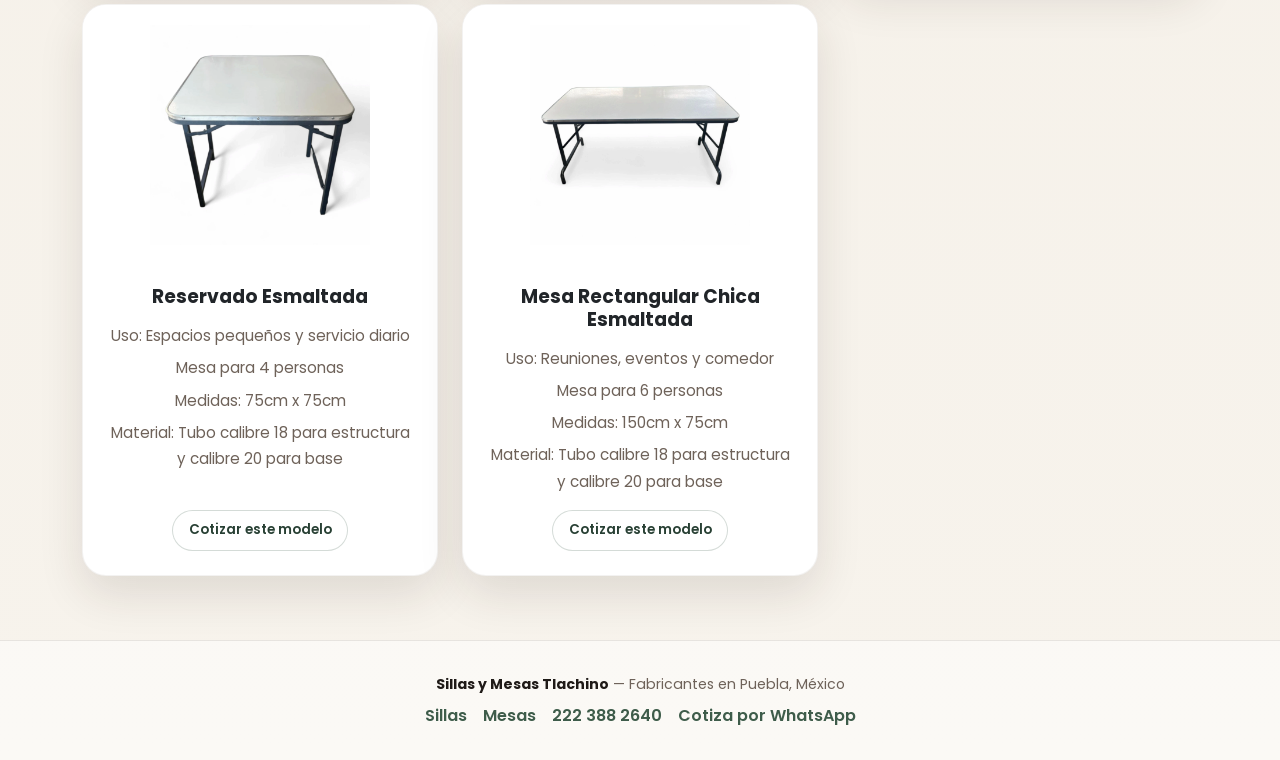
==== commit b067bbe8: "estructura json para productos" ====
--- a/mesas.html
+++ b/mesas.html
@@ -53,7 +53,7 @@
     <link rel="stylesheet" href="css/estilos.css">
 </head>
 
-<body>
+<body data-catalog="mesas">
     <div class="whatsapp-container">
         <span class="whatsapp-text">Cotiza por WhatsApp</span>
         <a href="https://wa.me/522223882640" class="whatsapp-float" target="_blank" rel="noopener noreferrer"
@@ -103,165 +103,7 @@
                     <button type="button" class="filter-chip" data-filter="6-personas">6 personas</button>
                     <button type="button" class="filter-chip" data-filter="10-personas">10+ personas</button>
                 </div>
-                <div class="row g-4">
-
-                    <div class="col-md-6 col-lg-4 reveal catalog-item" data-category="rectangular 10-personas">
-                        <article class="card product-card h-100">
-                            <img src="img/mesas/mesaRectangular/mesaRectangular3.webp" class="card-img-top zoom-click"
-                                data-bs-toggle="modal" data-bs-target="#zoomModal"
-                                data-images="img/mesas/mesaRectangular/mesaRectangular1.webp,img/mesas/mesaRectangular/mesaRectangular2.webp,img/mesas/mesaRectangular/mesaRectangular3.webp,img/mesas/mesaRectangular/mesaRectangular4.webp,img/mesas/mesaRectangular/mesaRectangular5.webp"
-                                width="2016" height="1512" alt="Mesa rectangular esmaltada" loading="eager"
-                                decoding="async" fetchpriority="high">
-                            <div class="card-body">
-                                <h2 class="product-title">Mesa Rectangular Esmaltada</h2>
-                                <div class="product-copy-group">
-                                    <p class="product-copy">Uso: Eventos, reuniones y servicio diario</p>
-                                    <p class="product-copy">Mesa para 10 personas</p>
-                                    <p class="product-copy">Medidas: 233cm x 75cm</p>
-                                    <p class="product-copy">Material: Tubo calibre 18 para estructura y calibre 20 para
-                                        base</p>
-                                </div>
-                            </div>
-                        </article>
-                    </div>
-
-                    <div class="col-md-6 col-lg-4 reveal catalog-item" data-category="redonda 10-personas">
-                        <article class="card product-card h-100">
-                            <img src="img/mesas/mesaRedonda/mesaRedonda3.webp" class="card-img-top zoom-click"
-                                data-bs-toggle="modal" data-bs-target="#zoomModal"
-                                data-images="img/mesas/mesaRedonda/mesaRedonda1.webp,img/mesas/mesaRedonda/mesaRedonda2.webp,img/mesas/mesaRedonda/mesaRedonda3.webp,img/mesas/mesaRedonda/mesaRedonda4.webp,img/mesas/mesaRedonda/mesaRedonda5.webp"
-                                width="1512" height="1512" alt="Mesa redonda esmaltada" loading="lazy"
-                                decoding="async">
-                            <div class="card-body">
-                                <h2 class="product-title">Mesa Redonda Esmaltada</h2>
-                                <div class="product-copy-group">
-                                    <p class="product-copy">Uso: Eventos, reuniones y comedor</p>
-                                    <p class="product-copy">Mesa para 10 personas</p>
-                                    <p class="product-copy">Medidas: 150cm de circunferencia</p>
-                                    <p class="product-copy">Material: Tubo calibre 18 para estructura y calibre 20 para
-                                        base</p>
-                                </div>
-                            </div>
-                        </article>
-                    </div>
-
-                    <div class="col-md-6 col-lg-4 reveal catalog-item" data-category="redonda zintro 10-personas">
-                        <article class="card product-card h-100">
-                            <img src="img/mesas/mesaRedondaZintro/mesaRedondaZintro3.webp"
-                                class="card-img-top zoom-click" data-bs-toggle="modal" data-bs-target="#zoomModal"
-                                data-images="img/mesas/mesaRedondaZintro/mesaRedonda1.webp,img/mesas/mesaRedondaZintro/mesaRedondaZintro2.webp,img/mesas/mesaRedondaZintro/mesaRedondaZintro3.webp,img/mesas/mesaRedondaZintro/mesaRedondaZintro4.webp,img/mesas/mesaRedondaZintro/mesaRedondaZintro5.webp"
-                                width="1512" height="1512" alt="Mesa redonda zintro" loading="lazy" decoding="async">
-                            <div class="card-body">
-                                <h2 class="product-title">Mesa Redonda Zintro</h2>
-                                <div class="product-copy-group">
-                                    <p class="product-copy">Uso: Eventos y servicio constante</p>
-                                    <p class="product-copy">Mesa para 10 personas</p>
-                                    <p class="product-copy">Medidas: 150cm de circunferencia</p>
-                                    <p class="product-copy">Material: Tubo zintro calibre 18 para estructura y calibre
-                                        20 para base</p>
-                                </div>
-                            </div>
-                        </article>
-                    </div>
-
-                    <div class="col-md-6 col-lg-4 reveal catalog-item" data-category="imperial 10-personas">
-                        <article class="card product-card h-100">
-                            <img src="img/mesas/mesaImperial/mesaImperial3.webp" class="card-img-top zoom-click"
-                                data-bs-toggle="modal" data-bs-target="#zoomModal"
-                                data-images="img/mesas/mesaImperial/mesaImperialZintro1.webp,img/mesas/mesaImperial/mesaImperial2.webp,img/mesas/mesaImperial/mesaImperial3.webp,img/mesas/mesaImperial/mesaImperial4.webp,img/mesas/mesaImperial/mesaImperial5.webp"
-                                width="1512" height="1512" alt="Mesa imperial esmaltada" loading="lazy"
-                                decoding="async">
-                            <div class="card-body">
-                                <h2 class="product-title">Mesa Imperial Esmaltada</h2>
-                                <div class="product-copy-group">
-                                    <p class="product-copy">Uso: Banquetes, eventos y reuniones amplias</p>
-                                    <p class="product-copy">Mesa para 12 personas</p>
-                                    <p class="product-copy">Medidas: 150cm x 150cm</p>
-                                    <p class="product-copy">Material: Tubo calibre 18 para estructura y calibre 20 para
-                                        base</p>
-                                </div>
-                            </div>
-                        </article>
-                    </div>
-
-                    <div class="col-md-6 col-lg-4 reveal catalog-item" data-category="imperial zintro 10-personas">
-                        <article class="card product-card h-100">
-                            <img src="img/mesas/mesaImperialZintro/mesaImperialZintro3.webp"
-                                class="card-img-top zoom-click" data-bs-toggle="modal" data-bs-target="#zoomModal"
-                                data-images="img/mesas/mesaImperialZintro/mesaImperialZintro1.webp,img/mesas/mesaImperialZintro/mesaImperialZintro2.webp,img/mesas/mesaImperialZintro/mesaImperialZintro3.webp,img/mesas/mesaImperialZintro/mesaImperialZintro4.webp,img/mesas/mesaImperialZintro/mesaImperialZintro5.webp"
-                                width="1512" height="1512" alt="Mesa imperial zintro" loading="lazy"
-                                decoding="async">
-                            <div class="card-body">
-                                <h2 class="product-title">Mesa Imperial Zintro</h2>
-                                <div class="product-copy-group">
-                                    <p class="product-copy">Uso: Banquetes y servicio constante</p>
-                                    <p class="product-copy">Mesa para 12 personas</p>
-                                    <p class="product-copy">Medidas: 150cm x 150cm</p>
-                                    <p class="product-copy">Material: Tubo zintro calibre 18 para estructura y calibre
-                                        20 para base</p>
-                                </div>
-                            </div>
-                        </article>
-                    </div>
-
-                    <div class="col-md-6 col-lg-4 reveal catalog-item" data-category="tablon 10-personas">
-                        <article class="card product-card h-100">
-                            <img src="img/mesas/mesaTablon/mesaTablon3.webp" class="card-img-top zoom-click"
-                                data-bs-toggle="modal" data-bs-target="#zoomModal"
-                                data-images="img/mesas/mesaTablon/mesaTablon1.webp,img/mesas/mesaTablon/mesaTablon3.webp,img/mesas/mesaTablon/mesaTablon4.webp,img/mesas/mesaTablon/mesaTablon5.webp"
-                                width="2016" height="1512" alt="Mesa tablón" loading="lazy" decoding="async">
-                            <div class="card-body">
-                                <h2 class="product-title">Mesa Tablón</h2>
-                                <div class="product-copy-group">
-                                    <p class="product-copy">Uso: Eventos, banquetes y montaje rápido</p>
-                                    <p class="product-copy">Formato: Tablón plegable</p>
-                                    <p class="product-copy">Consulta medidas y disponibilidad</p>
-                                </div>
-                            </div>
-                        </article>
-                    </div>
-
-                    <div class="col-md-6 col-lg-4 reveal catalog-item" data-category="cuadrada 4-personas">
-                        <article class="card product-card h-100">
-                            <img src="img/mesas/mesaCuadrada/mesaCuadrada3.webp" class="card-img-top zoom-click"
-                                data-bs-toggle="modal" data-bs-target="#zoomModal"
-                                data-images="img/mesas/mesaCuadrada/mesaCuadrada1.webp,img/mesas/mesaCuadrada/mesaCuadrada2.webp,img/mesas/mesaCuadrada/mesaCuadrada3.webp,img/mesas/mesaCuadrada/mesaCuadrada4.webp,img/mesas/mesaCuadrada/mesaCuadrada5.webp"
-                                width="1512" height="1512" alt="Mesa reservado esmaltada" loading="lazy"
-                                decoding="async">
-                            <div class="card-body">
-                                <h2 class="product-title">Reservado Esmaltada</h2>
-                                <div class="product-copy-group">
-                                    <p class="product-copy">Uso: Espacios pequeños y servicio diario</p>
-                                    <p class="product-copy">Mesa para 4 personas</p>
-                                    <p class="product-copy">Medidas: 75cm x 75cm</p>
-                                    <p class="product-copy">Material: Tubo calibre 18 para estructura y calibre 20 para
-                                        base</p>
-                                </div>
-                            </div>
-                        </article>
-                    </div>
-
-                    <div class="col-md-6 col-lg-4 reveal catalog-item" data-category="rectangular 6-personas">
-                        <article class="card product-card h-100">
-                            <img src="img/mesas/mesaRectangularChica/mesaRectangularChica3.webp"
-                                class="card-img-top zoom-click" data-bs-toggle="modal" data-bs-target="#zoomModal"
-                                data-images="img/mesas/mesaRectangularChica/mesaRectangularChica1.webp,img/mesas/mesaRectangularChica/mesaRectangularChica2.webp,img/mesas/mesaRectangularChica/mesaRectangularChica3.webp,img/mesas/mesaRectangularChica/mesaRectangularChica4.webp,img/mesas/mesaRectangularChica/mesaRectangularChica5.webp"
-                                width="1512" height="1512" alt="Mesa rectangular chica esmaltada" loading="lazy"
-                                decoding="async">
-                            <div class="card-body">
-                                <h2 class="product-title">Mesa Rectangular Chica Esmaltada</h2>
-                                <div class="product-copy-group">
-                                    <p class="product-copy">Uso: Reuniones, eventos y comedor</p>
-                                    <p class="product-copy">Mesa para 6 personas</p>
-                                    <p class="product-copy">Medidas: 150cm x 75cm</p>
-                                    <p class="product-copy">Material: Tubo calibre 18 para estructura y calibre 20 para
-                                        base</p>
-                                </div>
-                            </div>
-                        </article>
-                    </div>
-
-                </div>
+                <div class="row g-4" id="catalogGrid"></div>
             </div>
         </section>
     </main>
@@ -302,6 +144,7 @@
     </div>
 
     <script src="https://cdn.jsdelivr.net/npm/bootstrap@5.3.2/dist/js/bootstrap.bundle.min.js"></script>
+    <script src="js/catalog-data.js"></script>
     <script src="js/main.js"></script>
 </body>
 
